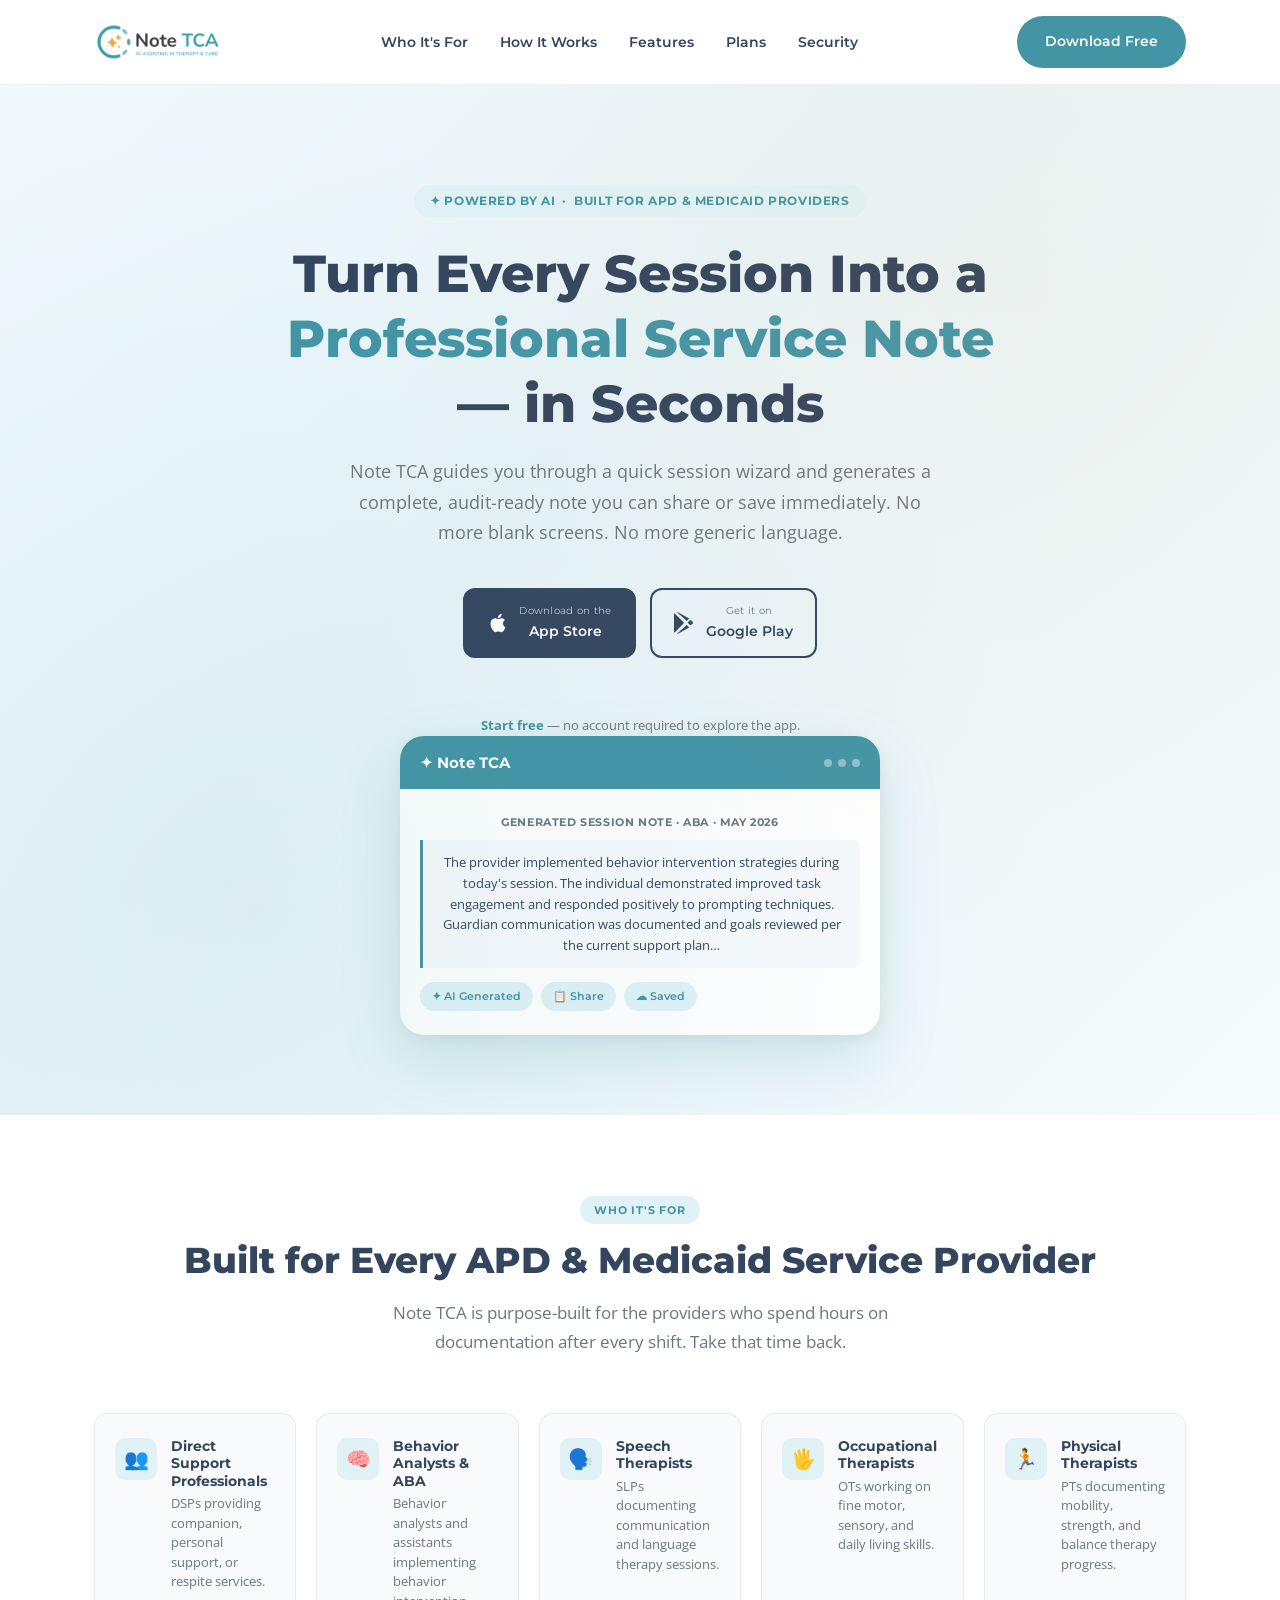
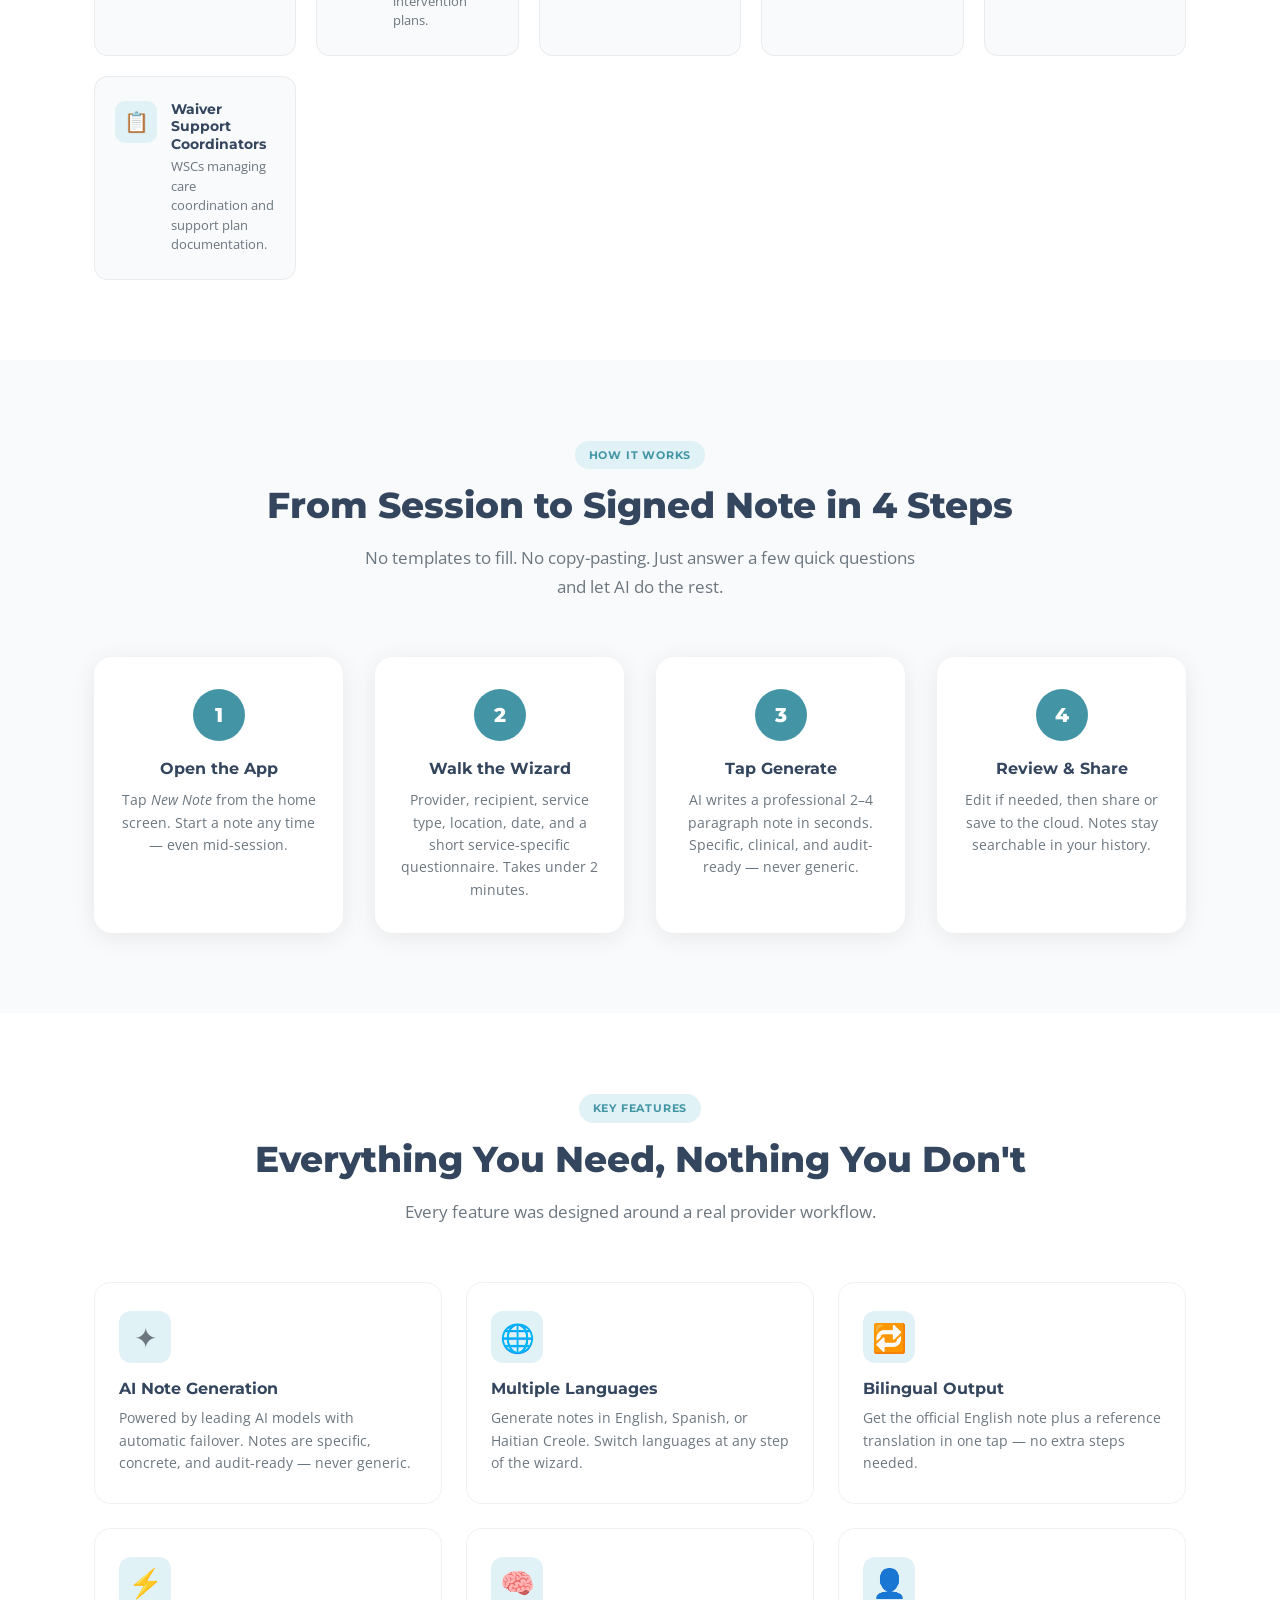
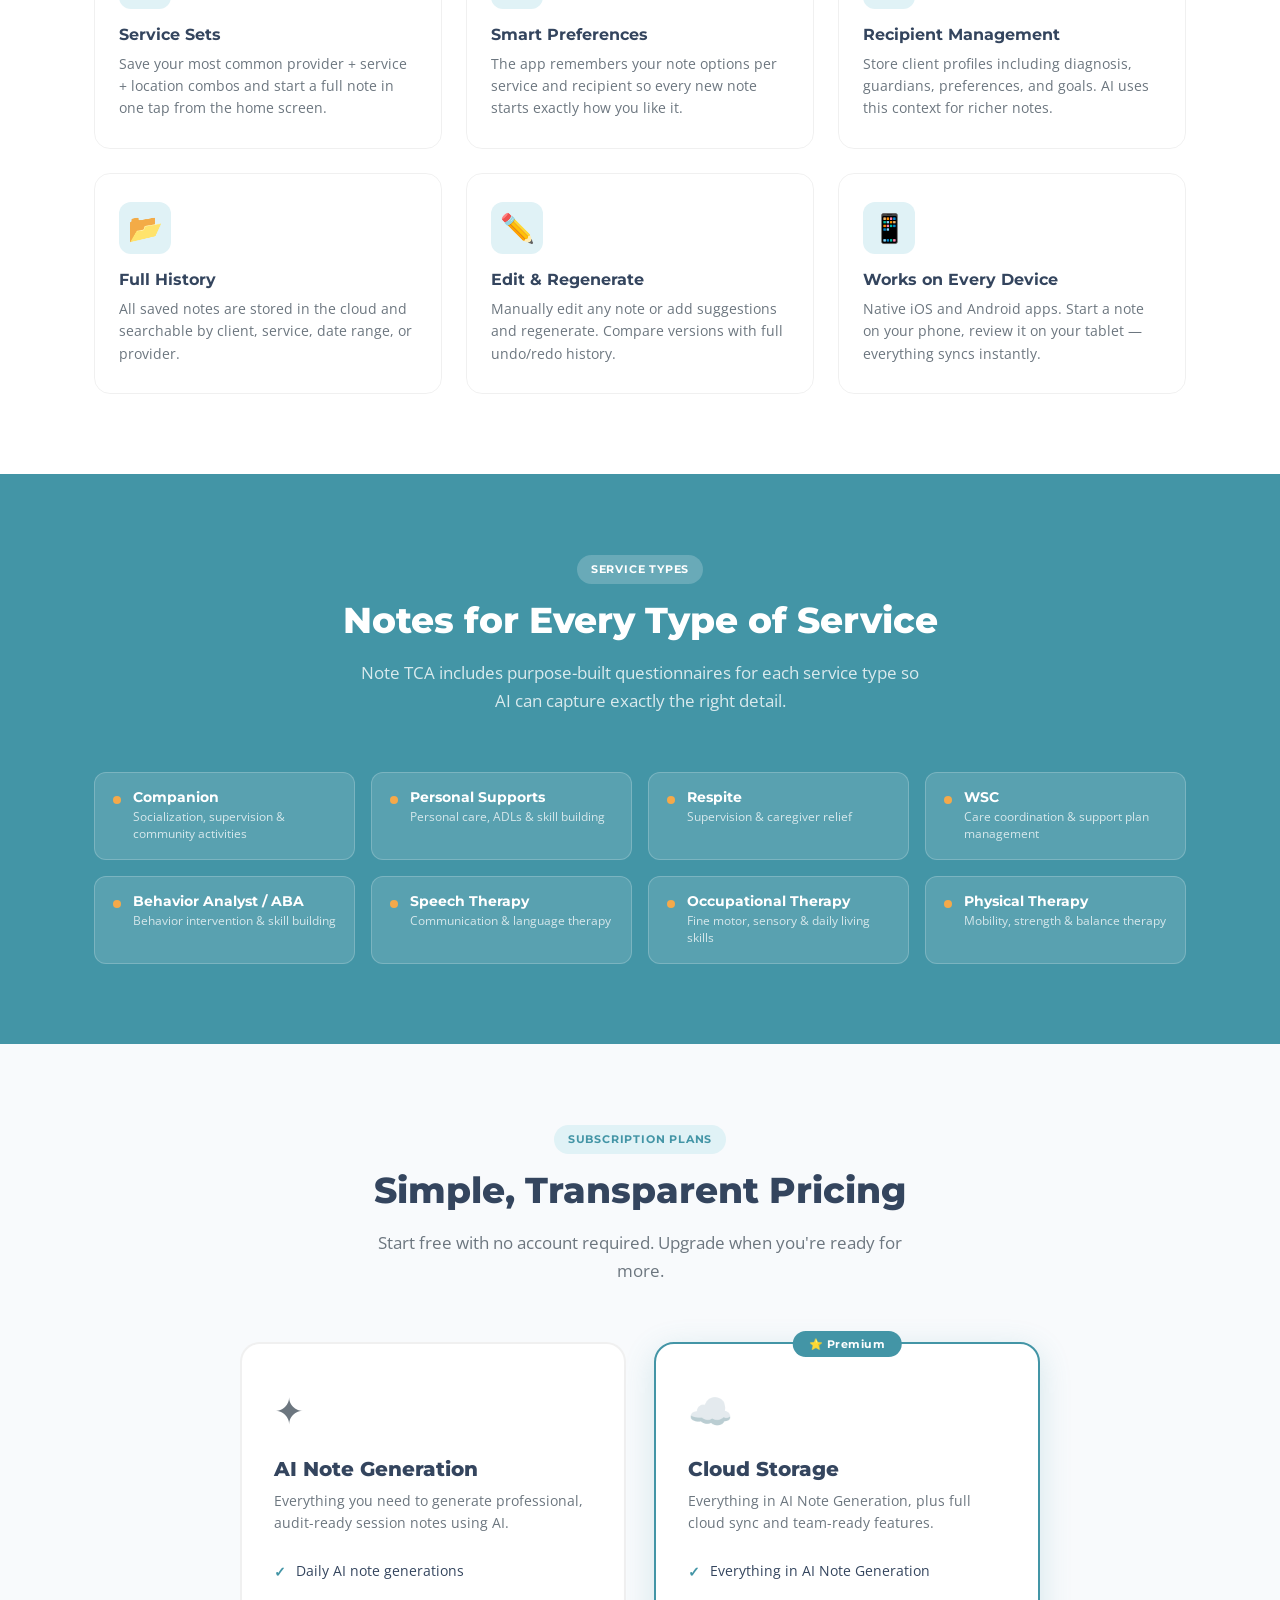
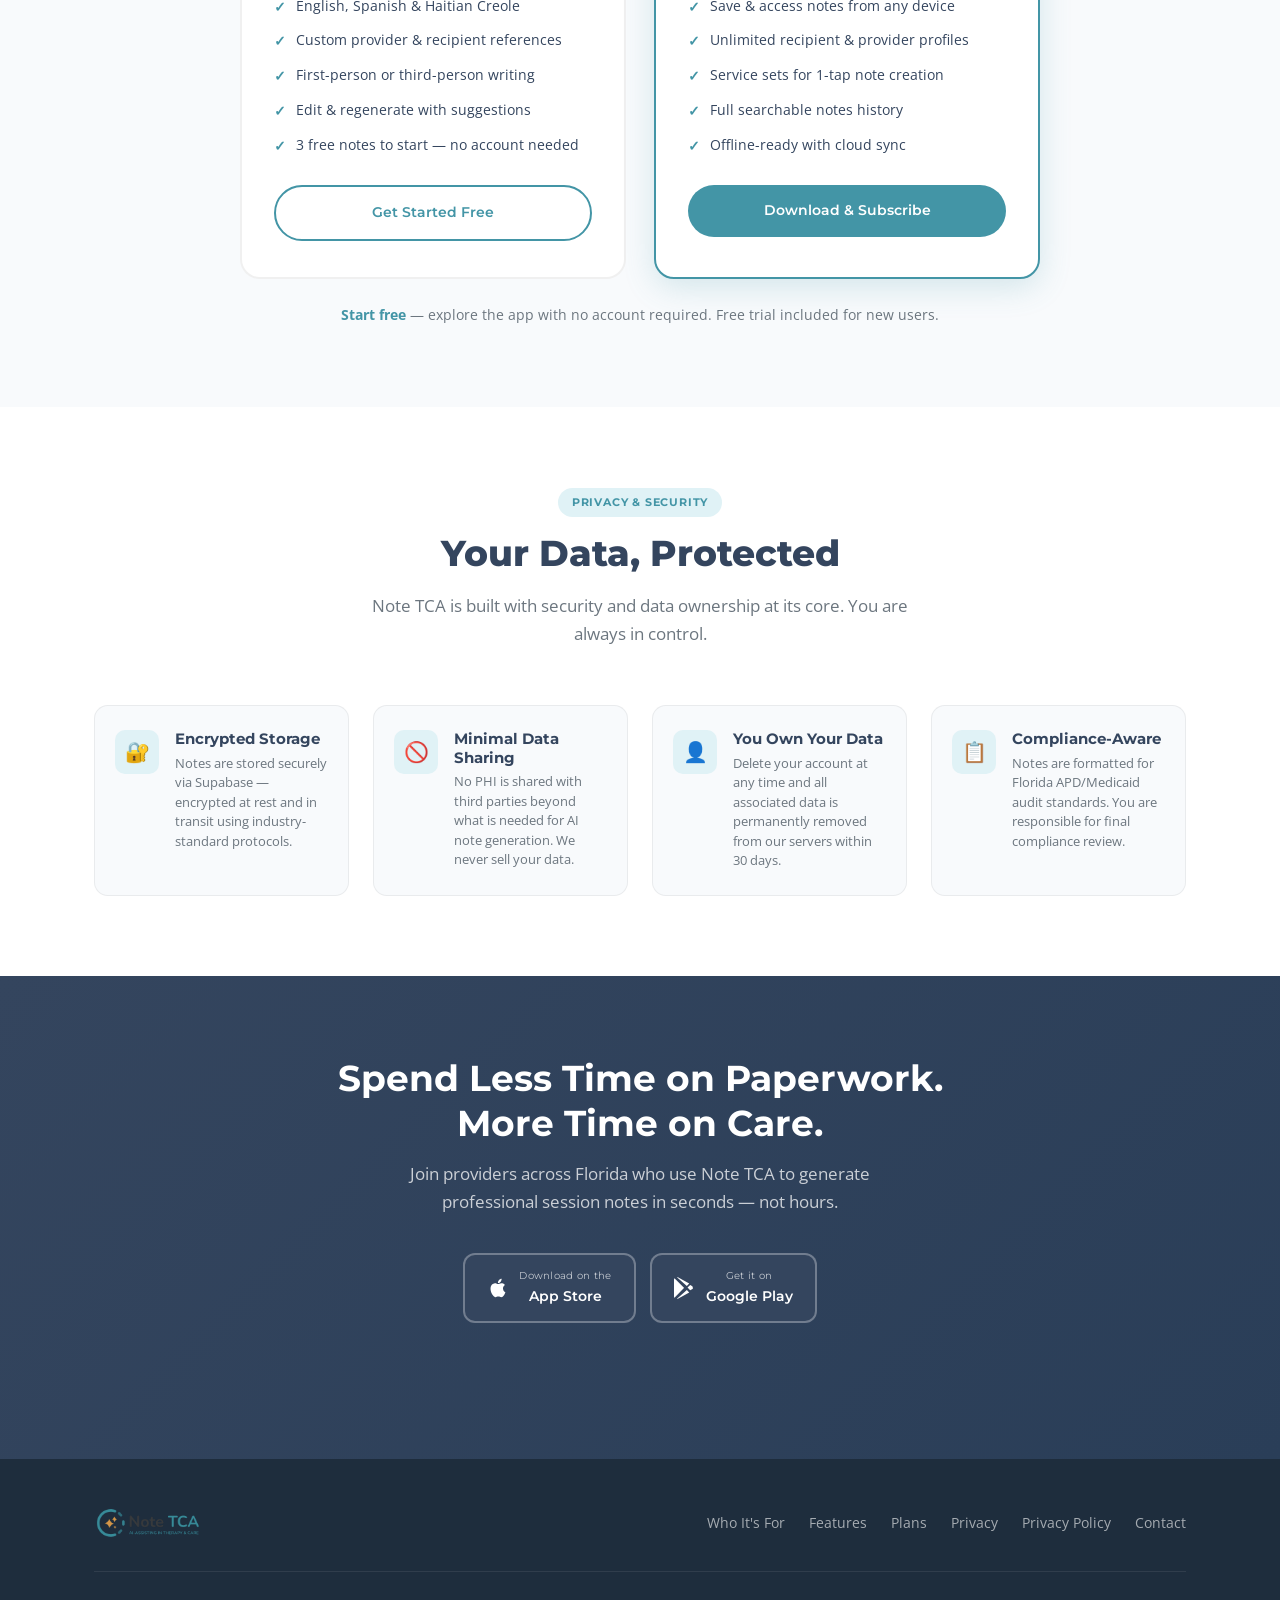
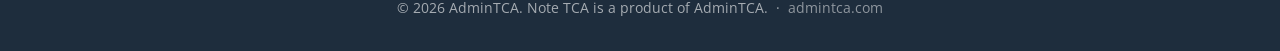
==== index.html @ 66b95e2c "First Commit Note TCA" ====
<!DOCTYPE html>
<html lang="en">
<head>
  <meta charset="UTF-8" />
  <meta name="viewport" content="width=device-width, initial-scale=1.0" />
  <title>Note TCA — AI-Powered Session Notes for Care &amp; Therapy Providers</title>
  <meta name="description" content="Turn every therapy and care session into a professional, audit-ready Medicaid service note in seconds. Powered by AI. Note TCA is built for DSPs, ABA, speech, OT, PT, WSC and more." />
  <meta property="og:title" content="Note TCA — AI Session Notes in Seconds" />
  <meta property="og:description" content="Generate professional, audit-ready service notes with AI. Built for APD & Medicaid providers." />
  <meta property="og:image" content="images/logo.png" />
  <meta name="theme-color" content="#4395a6" />
  <link rel="icon" type="image/png" href="images/icon.png" />
  <link rel="preconnect" href="https://fonts.googleapis.com" />
  <link rel="preconnect" href="https://fonts.gstatic.com" crossorigin />
  <link href="https://fonts.googleapis.com/css2?family=Montserrat:wght@400;600;700;800&family=Open+Sans:wght@400;500;600&display=swap" rel="stylesheet" />
  <link rel="stylesheet" href="style.css" />
</head>
<body>

<!-- ── Navigation ─────────────────────────────────────────────────────── -->
<nav class="nav" id="nav">
  <div class="container">
    <div class="nav-inner">
      <a href="#" class="nav-logo">
        <img src="images/logo.png" alt="Note TCA" />
      </a>

      <ul class="nav-links">
        <li><a href="#who">Who It's For</a></li>
        <li><a href="#how">How It Works</a></li>
        <li><a href="#features">Features</a></li>
        <li><a href="#pricing">Plans</a></li>
        <li><a href="#privacy">Security</a></li>
      </ul>

      <div class="nav-cta">
        <a href="#download" class="btn btn-primary">Download Free</a>
      </div>

      <button class="hamburger" id="hamburger" aria-label="Menu">
        <span></span><span></span><span></span>
      </button>
    </div>

    <div class="mobile-menu" id="mobileMenu">
      <a href="#who" onclick="closeMenu()">Who It's For</a>
      <a href="#how" onclick="closeMenu()">How It Works</a>
      <a href="#features" onclick="closeMenu()">Features</a>
      <a href="#pricing" onclick="closeMenu()">Plans</a>
      <a href="#privacy" onclick="closeMenu()">Security</a>
      <div class="mobile-btns">
        <a href="#download" class="btn btn-primary" onclick="closeMenu()">Download Free</a>
      </div>
    </div>
  </div>
</nav>

<!-- ── Hero ───────────────────────────────────────────────────────────── -->
<section class="hero" id="home">
  <div class="container">
    <div class="hero-badge">
      ✦ Powered by AI &nbsp;·&nbsp; Built for APD &amp; Medicaid Providers
    </div>

    <h1>Turn Every Session Into a<br /><span>Professional Service Note</span><br />— in Seconds</h1>

    <p class="hero-sub">
      Note TCA guides you through a quick session wizard and generates a complete,
      audit-ready note you can share or save immediately. No more blank screens. No more generic language.
    </p>

    <div class="hero-actions" id="download">
      <!-- iOS -->
      <a href="#" class="store-badge" id="ios-link" title="Download on the App Store">
        <svg viewBox="0 0 24 24" fill="currentColor" aria-hidden="true">
          <path d="M18.71 19.5c-.83 1.24-1.71 2.45-3.05 2.47-1.34.03-1.77-.79-3.29-.79-1.53 0-2 .77-3.27.82-1.31.05-2.3-1.32-3.14-2.53C4.25 17 2.94 12.45 4.7 9.39c.87-1.52 2.43-2.48 4.12-2.51 1.28-.02 2.5.87 3.29.87.78 0 2.26-1.07 3.8-.91.65.03 2.47.26 3.64 1.98-.09.06-2.17 1.28-2.15 3.81.03 3.02 2.65 4.03 2.68 4.04-.03.07-.42 1.44-1.38 2.83M13 3.5c.73-.83 1.94-1.46 2.94-1.5.13 1.17-.34 2.35-1.04 3.19-.69.85-1.83 1.51-2.95 1.42-.15-1.15.41-2.35 1.05-3.11z"/>
        </svg>
        <div class="store-badge-text">
          <small>Download on the</small>
          App Store
        </div>
      </a>

      <!-- Android -->
      <a href="#" class="store-badge outline" id="android-link" title="Get it on Google Play">
        <svg viewBox="0 0 24 24" fill="currentColor" aria-hidden="true">
          <path d="M3.18 23.76c.33.18.72.2 1.07.04l12.35-6.96-2.59-2.59-10.83 9.51zM.44 1.54A1.27 1.27 0 0 0 0 2.5v19c0 .4.16.77.44 1.06l.06.06L10.87 12v-.22L.5 1.48l-.06.06zM20.14 10.01l-2.5-1.41-2.89 2.89 2.89 2.89 2.52-1.42c.72-.4.72-1.55-.02-1.95zM4.25.24L16.6 7.2l-2.59 2.59L3.18.28C3.53.12 3.92.14 4.25.24z"/>
        </svg>
        <div class="store-badge-text">
          <small>Get it on</small>
          Google Play
        </div>
      </a>
    </div>

    <p class="hero-note"><strong>Start free</strong> — no account required to explore the app.</p>

    <!-- App mockup card -->
    <div class="hero-mockup">
      <div class="mockup-bar">
        <span class="mockup-bar-title">✦ Note TCA</span>
        <div class="mockup-dots">
          <span></span><span></span><span></span>
        </div>
      </div>
      <div class="mockup-body">
        <div class="mockup-label">Generated Session Note · ABA · May 2026</div>
        <div class="mockup-note">
          The provider implemented behavior intervention strategies during today's session.
          The individual demonstrated improved task engagement and responded positively to
          prompting techniques. Guardian communication was documented and goals reviewed per
          the current support plan…
        </div>
        <div class="mockup-actions">
          <span class="mockup-chip">✦ AI Generated</span>
          <span class="mockup-chip">📋 Share</span>
          <span class="mockup-chip">☁ Saved</span>
        </div>
      </div>
    </div>
  </div>
</section>

<!-- ── Who It's For ────────────────────────────────────────────────────── -->
<section class="who" id="who">
  <div class="container">
    <div class="text-center">
      <span class="section-tag">Who It's For</span>
      <h2 class="section-title">Built for Every APD &amp; Medicaid Service Provider</h2>
      <p class="section-sub">Note TCA is purpose-built for the providers who spend hours on documentation after every shift. Take that time back.</p>
    </div>

    <div class="who-grid">
      <div class="who-card">
        <div class="who-icon">👥</div>
        <div>
          <h3>Direct Support Professionals</h3>
          <p>DSPs providing companion, personal support, or respite services.</p>
        </div>
      </div>
      <div class="who-card">
        <div class="who-icon">🧠</div>
        <div>
          <h3>Behavior Analysts &amp; ABA</h3>
          <p>Behavior analysts and assistants implementing behavior intervention plans.</p>
        </div>
      </div>
      <div class="who-card">
        <div class="who-icon">🗣️</div>
        <div>
          <h3>Speech Therapists</h3>
          <p>SLPs documenting communication and language therapy sessions.</p>
        </div>
      </div>
      <div class="who-card">
        <div class="who-icon">🖐️</div>
        <div>
          <h3>Occupational Therapists</h3>
          <p>OTs working on fine motor, sensory, and daily living skills.</p>
        </div>
      </div>
      <div class="who-card">
        <div class="who-icon">🏃</div>
        <div>
          <h3>Physical Therapists</h3>
          <p>PTs documenting mobility, strength, and balance therapy progress.</p>
        </div>
      </div>
      <div class="who-card">
        <div class="who-icon">📋</div>
        <div>
          <h3>Waiver Support Coordinators</h3>
          <p>WSCs managing care coordination and support plan documentation.</p>
        </div>
      </div>
    </div>
  </div>
</section>

<!-- ── How It Works ────────────────────────────────────────────────────── -->
<section class="how" id="how">
  <div class="container">
    <div class="text-center">
      <span class="section-tag">How It Works</span>
      <h2 class="section-title">From Session to Signed Note in 4 Steps</h2>
      <p class="section-sub">No templates to fill. No copy-pasting. Just answer a few quick questions and let AI do the rest.</p>
    </div>

    <div class="steps">
      <div class="step">
        <div class="step-num">1</div>
        <h3>Open the App</h3>
        <p>Tap <em>New Note</em> from the home screen. Start a note any time — even mid-session.</p>
      </div>
      <div class="step">
        <div class="step-num">2</div>
        <h3>Walk the Wizard</h3>
        <p>Provider, recipient, service type, location, date, and a short service-specific questionnaire. Takes under 2 minutes.</p>
      </div>
      <div class="step">
        <div class="step-num">3</div>
        <h3>Tap Generate</h3>
        <p>AI writes a professional 2–4 paragraph note in seconds. Specific, clinical, and audit-ready — never generic.</p>
      </div>
      <div class="step">
        <div class="step-num">4</div>
        <h3>Review &amp; Share</h3>
        <p>Edit if needed, then share or save to the cloud. Notes stay searchable in your history.</p>
      </div>
    </div>
  </div>
</section>

<!-- ── Features ────────────────────────────────────────────────────────── -->
<section class="features" id="features">
  <div class="container">
    <div class="text-center">
      <span class="section-tag">Key Features</span>
      <h2 class="section-title">Everything You Need, Nothing You Don't</h2>
      <p class="section-sub">Every feature was designed around a real provider workflow.</p>
    </div>

    <div class="features-grid">
      <div class="feature-card">
        <div class="feature-icon">✦</div>
        <h3>AI Note Generation</h3>
        <p>Powered by leading AI models with automatic failover. Notes are specific, concrete, and audit-ready — never generic.</p>
      </div>
      <div class="feature-card">
        <div class="feature-icon">🌐</div>
        <h3>Multiple Languages</h3>
        <p>Generate notes in English, Spanish, or Haitian Creole. Switch languages at any step of the wizard.</p>
      </div>
      <div class="feature-card">
        <div class="feature-icon">🔁</div>
        <h3>Bilingual Output</h3>
        <p>Get the official English note plus a reference translation in one tap — no extra steps needed.</p>
      </div>
      <div class="feature-card">
        <div class="feature-icon">⚡</div>
        <h3>Service Sets</h3>
        <p>Save your most common provider + service + location combos and start a full note in one tap from the home screen.</p>
      </div>
      <div class="feature-card">
        <div class="feature-icon">🧠</div>
        <h3>Smart Preferences</h3>
        <p>The app remembers your note options per service and recipient so every new note starts exactly how you like it.</p>
      </div>
      <div class="feature-card">
        <div class="feature-icon">👤</div>
        <h3>Recipient Management</h3>
        <p>Store client profiles including diagnosis, guardians, preferences, and goals. AI uses this context for richer notes.</p>
      </div>
      <div class="feature-card">
        <div class="feature-icon">📂</div>
        <h3>Full History</h3>
        <p>All saved notes are stored in the cloud and searchable by client, service, date range, or provider.</p>
      </div>
      <div class="feature-card">
        <div class="feature-icon">✏️</div>
        <h3>Edit &amp; Regenerate</h3>
        <p>Manually edit any note or add suggestions and regenerate. Compare versions with full undo/redo history.</p>
      </div>
      <div class="feature-card">
        <div class="feature-icon">📱</div>
        <h3>Works on Every Device</h3>
        <p>Native iOS and Android apps. Start a note on your phone, review it on your tablet — everything syncs instantly.</p>
      </div>
    </div>
  </div>
</section>

<!-- ── Services ────────────────────────────────────────────────────────── -->
<section class="services" id="services">
  <div class="container">
    <div class="text-center">
      <span class="section-tag">Service Types</span>
      <h2 class="section-title">Notes for Every Type of Service</h2>
      <p class="section-sub">Note TCA includes purpose-built questionnaires for each service type so AI can capture exactly the right detail.</p>
    </div>

    <div class="services-grid">
      <div class="service-pill">
        <div class="service-pill-dot"></div>
        <div>
          <h4>Companion</h4>
          <p>Socialization, supervision &amp; community activities</p>
        </div>
      </div>
      <div class="service-pill">
        <div class="service-pill-dot"></div>
        <div>
          <h4>Personal Supports</h4>
          <p>Personal care, ADLs &amp; skill building</p>
        </div>
      </div>
      <div class="service-pill">
        <div class="service-pill-dot"></div>
        <div>
          <h4>Respite</h4>
          <p>Supervision &amp; caregiver relief</p>
        </div>
      </div>
      <div class="service-pill">
        <div class="service-pill-dot"></div>
        <div>
          <h4>WSC</h4>
          <p>Care coordination &amp; support plan management</p>
        </div>
      </div>
      <div class="service-pill">
        <div class="service-pill-dot"></div>
        <div>
          <h4>Behavior Analyst / ABA</h4>
          <p>Behavior intervention &amp; skill building</p>
        </div>
      </div>
      <div class="service-pill">
        <div class="service-pill-dot"></div>
        <div>
          <h4>Speech Therapy</h4>
          <p>Communication &amp; language therapy</p>
        </div>
      </div>
      <div class="service-pill">
        <div class="service-pill-dot"></div>
        <div>
          <h4>Occupational Therapy</h4>
          <p>Fine motor, sensory &amp; daily living skills</p>
        </div>
      </div>
      <div class="service-pill">
        <div class="service-pill-dot"></div>
        <div>
          <h4>Physical Therapy</h4>
          <p>Mobility, strength &amp; balance therapy</p>
        </div>
      </div>
    </div>
  </div>
</section>

<!-- ── Pricing ─────────────────────────────────────────────────────────── -->
<section class="pricing" id="pricing">
  <div class="container">
    <div class="text-center">
      <span class="section-tag">Subscription Plans</span>
      <h2 class="section-title">Simple, Transparent Pricing</h2>
      <p class="section-sub">Start free with no account required. Upgrade when you're ready for more.</p>
    </div>

    <div class="pricing-grid">
      <!-- Basic -->
      <div class="pricing-card">
        <div class="pricing-icon">✦</div>
        <h3>AI Note Generation</h3>
        <p class="pricing-desc">Everything you need to generate professional, audit-ready session notes using AI.</p>
        <ul class="pricing-features">
          <li>Daily AI note generations</li>
          <li>English, Spanish &amp; Haitian Creole</li>
          <li>Custom provider &amp; recipient references</li>
          <li>First-person or third-person writing</li>
          <li>Edit &amp; regenerate with suggestions</li>
          <li>3 free notes to start — no account needed</li>
        </ul>
        <a href="#download" class="btn btn-outline">Get Started Free</a>
      </div>

      <!-- Premium -->
      <div class="pricing-card featured">
        <div class="pricing-badge">⭐ Premium</div>
        <div class="pricing-icon">☁️</div>
        <h3>Cloud Storage</h3>
        <p class="pricing-desc">Everything in AI Note Generation, plus full cloud sync and team-ready features.</p>
        <ul class="pricing-features">
          <li>Everything in AI Note Generation</li>
          <li>Save &amp; access notes from any device</li>
          <li>Unlimited recipient &amp; provider profiles</li>
          <li>Service sets for 1-tap note creation</li>
          <li>Full searchable notes history</li>
          <li>Offline-ready with cloud sync</li>
        </ul>
        <a href="#download" class="btn btn-primary">Download &amp; Subscribe</a>
      </div>
    </div>

    <p class="free-tag"><strong>Start free</strong> — explore the app with no account required. Free trial included for new users.</p>
  </div>
</section>

<!-- ── Privacy & Security ──────────────────────────────────────────────── -->
<section class="privacy" id="privacy">
  <div class="container">
    <div class="text-center">
      <span class="section-tag">Privacy &amp; Security</span>
      <h2 class="section-title">Your Data, Protected</h2>
      <p class="section-sub">Note TCA is built with security and data ownership at its core. You are always in control.</p>
    </div>

    <div class="privacy-grid">
      <div class="privacy-card">
        <div class="privacy-icon">🔐</div>
        <div>
          <h4>Encrypted Storage</h4>
          <p>Notes are stored securely via Supabase — encrypted at rest and in transit using industry-standard protocols.</p>
        </div>
      </div>
      <div class="privacy-card">
        <div class="privacy-icon">🚫</div>
        <div>
          <h4>Minimal Data Sharing</h4>
          <p>No PHI is shared with third parties beyond what is needed for AI note generation. We never sell your data.</p>
        </div>
      </div>
      <div class="privacy-card">
        <div class="privacy-icon">👤</div>
        <div>
          <h4>You Own Your Data</h4>
          <p>Delete your account at any time and all associated data is permanently removed from our servers within 30 days.</p>
        </div>
      </div>
      <div class="privacy-card">
        <div class="privacy-icon">📋</div>
        <div>
          <h4>Compliance-Aware</h4>
          <p>Notes are formatted for Florida APD/Medicaid audit standards. You are responsible for final compliance review.</p>
        </div>
      </div>
    </div>
  </div>
</section>

<!-- ── CTA Banner ──────────────────────────────────────────────────────── -->
<section class="cta-banner">
  <div class="container">
    <h2>Spend Less Time on Paperwork.<br />More Time on Care.</h2>
    <p>Join providers across Florida who use Note TCA to generate professional session notes in seconds — not hours.</p>
    <div class="hero-actions" style="justify-content:center">
      <a href="#" class="store-badge" id="ios-link-bottom">
        <svg viewBox="0 0 24 24" fill="currentColor" width="22" height="22" aria-hidden="true">
          <path d="M18.71 19.5c-.83 1.24-1.71 2.45-3.05 2.47-1.34.03-1.77-.79-3.29-.79-1.53 0-2 .77-3.27.82-1.31.05-2.3-1.32-3.14-2.53C4.25 17 2.94 12.45 4.7 9.39c.87-1.52 2.43-2.48 4.12-2.51 1.28-.02 2.5.87 3.29.87.78 0 2.26-1.07 3.8-.91.65.03 2.47.26 3.64 1.98-.09.06-2.17 1.28-2.15 3.81.03 3.02 2.65 4.03 2.68 4.04-.03.07-.42 1.44-1.38 2.83M13 3.5c.73-.83 1.94-1.46 2.94-1.5.13 1.17-.34 2.35-1.04 3.19-.69.85-1.83 1.51-2.95 1.42-.15-1.15.41-2.35 1.05-3.11z"/>
        </svg>
        <div class="store-badge-text">
          <small>Download on the</small>
          App Store
        </div>
      </a>
      <a href="#" class="store-badge" id="android-link-bottom">
        <svg viewBox="0 0 24 24" fill="currentColor" width="22" height="22" aria-hidden="true">
          <path d="M3.18 23.76c.33.18.72.2 1.07.04l12.35-6.96-2.59-2.59-10.83 9.51zM.44 1.54A1.27 1.27 0 0 0 0 2.5v19c0 .4.16.77.44 1.06l.06.06L10.87 12v-.22L.5 1.48l-.06.06zM20.14 10.01l-2.5-1.41-2.89 2.89 2.89 2.89 2.52-1.42c.72-.4.72-1.55-.02-1.95zM4.25.24L16.6 7.2l-2.59 2.59L3.18.28C3.53.12 3.92.14 4.25.24z"/>
        </svg>
        <div class="store-badge-text">
          <small>Get it on</small>
          Google Play
        </div>
      </a>
    </div>
  </div>
</section>

<!-- ── Footer ──────────────────────────────────────────────────────────── -->
<footer class="footer">
  <div class="container">
    <div class="footer-inner">
      <div class="footer-logo">
        <img src="images/logo.png" alt="Note TCA" />
      </div>
      <nav class="footer-links">
        <a href="#who">Who It's For</a>
        <a href="#features">Features</a>
        <a href="#pricing">Plans</a>
        <a href="#privacy">Privacy</a>
        <a href="https://admintca.com/privacy-policy" target="_blank" rel="noopener">Privacy Policy</a>
        <a href="mailto:support@admintca.com">Contact</a>
      </nav>
    </div>
    <div class="footer-bottom">
      <p>© 2026 AdminTCA. Note TCA is a product of AdminTCA. &nbsp;·&nbsp; <a href="https://admintca.com" target="_blank" rel="noopener" style="color:rgba(255,255,255,.5)">admintca.com</a></p>
    </div>
  </div>
</footer>

<script src="script.js"></script>
</body>
</html>
---- style.css ----
/* ── Reset & base ────────────────────────────────────────────────────── */
*, *::before, *::after { box-sizing: border-box; margin: 0; padding: 0; }

:root {
  --teal:    #4395a6;
  --teal-dk: #2d7d8e;
  --teal-lt: #e0f2f6;
  --navy:    #34455e;
  --orange:  #f5a94a;
  --green:   #61ce70;
  --gray:    #6c767f;
  --gray-lt: #f8fafc;
  --white:   #ffffff;
  --radius:  10px;
  --shadow:  0 4px 24px rgba(0,0,0,.08);
}

html { scroll-behavior: smooth; }

body {
  font-family: 'Open Sans', sans-serif;
  color: var(--gray);
  background: var(--white);
  line-height: 1.7;
  font-size: 16px;
}

h1, h2, h3, h4, h5 {
  font-family: 'Montserrat', sans-serif;
  color: var(--navy);
  line-height: 1.25;
}

a { color: var(--teal); text-decoration: none; }
a:hover { color: var(--teal-dk); }

img { max-width: 100%; display: block; }

.container {
  max-width: 1140px;
  margin: 0 auto;
  padding: 0 24px;
}

/* ── Buttons ─────────────────────────────────────────────────────────── */
.btn {
  display: inline-flex;
  align-items: center;
  gap: 8px;
  font-family: 'Montserrat', sans-serif;
  font-weight: 600;
  font-size: 14px;
  padding: 14px 28px;
  border-radius: 100px;
  border: none;
  cursor: pointer;
  transition: transform .15s, box-shadow .15s, background .15s;
  white-space: nowrap;
}
.btn:hover { transform: translateY(-2px); box-shadow: 0 8px 20px rgba(0,0,0,.15); }
.btn-primary { background: var(--teal); color: var(--white); }
.btn-primary:hover { background: var(--teal-dk); color: var(--white); }
.btn-outline { background: transparent; color: var(--teal); border: 2px solid var(--teal); }
.btn-outline:hover { background: var(--teal-lt); }
.btn-dark { background: var(--navy); color: var(--white); }
.btn-dark:hover { background: #2a3549; color: var(--white); }

/* ── Navigation ──────────────────────────────────────────────────────── */
.nav {
  position: sticky;
  top: 0;
  z-index: 100;
  background: rgba(255,255,255,.95);
  backdrop-filter: blur(8px);
  border-bottom: 1px solid rgba(0,0,0,.06);
  padding: 16px 0;
}
.nav-inner {
  display: flex;
  align-items: center;
  justify-content: space-between;
}
.nav-logo { display: flex; align-items: center; gap: 10px; }
.nav-logo img { height: 38px; width: auto; }
.nav-links {
  display: flex;
  align-items: center;
  gap: 32px;
  list-style: none;
}
.nav-links a {
  font-family: 'Montserrat', sans-serif;
  font-weight: 600;
  font-size: 14px;
  color: var(--navy);
  transition: color .15s;
}
.nav-links a:hover { color: var(--teal); }
.nav-cta { display: flex; align-items: center; gap: 10px; }
.hamburger { display: none; flex-direction: column; gap: 5px; cursor: pointer; background: none; border: none; padding: 4px; }
.hamburger span { display: block; width: 22px; height: 2px; background: var(--navy); border-radius: 2px; transition: .3s; }
.mobile-menu {
  display: none;
  flex-direction: column;
  gap: 0;
  padding: 8px 0 16px;
  border-top: 1px solid rgba(0,0,0,.06);
}
.mobile-menu a {
  font-family: 'Montserrat', sans-serif;
  font-weight: 600;
  font-size: 15px;
  color: var(--navy);
  padding: 12px 24px;
  display: block;
}
.mobile-menu a:hover { color: var(--teal); background: var(--teal-lt); }
.mobile-menu .mobile-btns { display: flex; flex-direction: column; gap: 8px; padding: 12px 24px 0; }

/* ── Hero ────────────────────────────────────────────────────────────── */
.hero {
  background: linear-gradient(135deg, #f0f9fb 0%, #e8f4f8 40%, #f5fbfc 100%);
  padding: 100px 0 80px;
  text-align: center;
  position: relative;
  overflow: hidden;
}
.hero::before {
  content: '';
  position: absolute;
  inset: 0;
  background: radial-gradient(circle at 20% 80%, rgba(67,149,166,.08) 0%, transparent 60%),
              radial-gradient(circle at 80% 20%, rgba(245,169,74,.06) 0%, transparent 50%);
  pointer-events: none;
}
.hero-badge {
  display: inline-flex;
  align-items: center;
  gap: 6px;
  background: var(--teal-lt);
  color: var(--teal);
  font-family: 'Montserrat', sans-serif;
  font-weight: 700;
  font-size: 12px;
  letter-spacing: .6px;
  text-transform: uppercase;
  padding: 6px 16px;
  border-radius: 100px;
  margin-bottom: 24px;
}
.hero h1 {
  font-size: clamp(2rem, 5vw, 3.25rem);
  font-weight: 800;
  color: var(--navy);
  max-width: 800px;
  margin: 0 auto 20px;
}
.hero h1 span { color: var(--teal); }
.hero-sub {
  font-size: 1.125rem;
  color: var(--gray);
  max-width: 600px;
  margin: 0 auto 40px;
}
.hero-actions {
  display: flex;
  justify-content: center;
  align-items: center;
  gap: 14px;
  flex-wrap: wrap;
  margin-bottom: 56px;
}
.store-badge {
  display: inline-flex;
  align-items: center;
  gap: 10px;
  background: var(--navy);
  color: var(--white);
  font-family: 'Montserrat', sans-serif;
  font-weight: 600;
  font-size: 14px;
  padding: 12px 22px;
  border-radius: 12px;
  border: 2px solid var(--navy);
  transition: .15s;
  text-decoration: none;
}
.store-badge:hover { background: #2a3549; color: var(--white); transform: translateY(-2px); box-shadow: var(--shadow); }
.store-badge.outline { background: transparent; color: var(--navy); }
.store-badge.outline:hover { background: var(--navy); color: var(--white); }
.store-badge svg { width: 22px; height: 22px; flex-shrink: 0; }
.store-badge-text small { display: block; font-weight: 400; font-size: 10px; opacity: .7; letter-spacing: .3px; margin-bottom: 1px; }
.hero-note {
  font-size: 13px;
  color: var(--gray);
}
.hero-note strong { color: var(--teal); }
.hero-mockup {
  max-width: 480px;
  margin: 0 auto;
  background: var(--white);
  border-radius: 24px;
  box-shadow: 0 24px 60px rgba(67,149,166,.18), 0 4px 16px rgba(0,0,0,.06);
  overflow: hidden;
}
.mockup-bar {
  background: var(--teal);
  padding: 14px 20px;
  display: flex;
  align-items: center;
  justify-content: space-between;
}
.mockup-bar-title { color: white; font-family: 'Montserrat', sans-serif; font-weight: 700; font-size: 15px; }
.mockup-dots { display: flex; gap: 6px; }
.mockup-dots span { width: 8px; height: 8px; border-radius: 50%; background: rgba(255,255,255,.4); }
.mockup-body { padding: 24px 20px; }
.mockup-label { font-family: 'Montserrat', sans-serif; font-weight: 700; font-size: 11px; text-transform: uppercase; letter-spacing: .6px; color: var(--gray); margin-bottom: 8px; }
.mockup-note {
  background: var(--gray-lt);
  border-left: 3px solid var(--teal);
  border-radius: 0 8px 8px 0;
  padding: 12px 14px;
  font-size: 13px;
  color: var(--navy);
  line-height: 1.6;
  margin-bottom: 14px;
}
.mockup-actions { display: flex; gap: 8px; flex-wrap: wrap; }
.mockup-chip {
  background: var(--teal-lt);
  color: var(--teal);
  font-family: 'Montserrat', sans-serif;
  font-weight: 600;
  font-size: 11px;
  padding: 5px 12px;
  border-radius: 100px;
}

/* ── Section commons ─────────────────────────────────────────────────── */
section { padding: 80px 0; }
.section-tag {
  display: inline-block;
  font-family: 'Montserrat', sans-serif;
  font-weight: 700;
  font-size: 11px;
  letter-spacing: .8px;
  text-transform: uppercase;
  color: var(--teal);
  background: var(--teal-lt);
  padding: 5px 14px;
  border-radius: 100px;
  margin-bottom: 14px;
}
.section-title {
  font-size: clamp(1.6rem, 3.5vw, 2.25rem);
  font-weight: 800;
  color: var(--navy);
  margin-bottom: 16px;
}
.section-sub {
  font-size: 1.05rem;
  color: var(--gray);
  max-width: 560px;
  margin-bottom: 56px;
}
.text-center { text-align: center; }
.text-center .section-sub { margin-left: auto; margin-right: auto; }

/* ── Who It's For ────────────────────────────────────────────────────── */
.who { background: var(--white); }
.who-grid {
  display: grid;
  grid-template-columns: repeat(auto-fit, minmax(200px, 1fr));
  gap: 20px;
}
.who-card {
  background: var(--gray-lt);
  border: 1px solid rgba(0,0,0,.06);
  border-radius: 14px;
  padding: 24px 20px;
  display: flex;
  align-items: flex-start;
  gap: 14px;
  transition: .2s;
}
.who-card:hover { box-shadow: var(--shadow); transform: translateY(-2px); border-color: rgba(67,149,166,.2); }
.who-icon {
  width: 42px; height: 42px;
  border-radius: 10px;
  background: var(--teal-lt);
  display: flex;
  align-items: center;
  justify-content: center;
  flex-shrink: 0;
  font-size: 20px;
}
.who-card h3 { font-size: 14px; font-weight: 700; color: var(--navy); margin-bottom: 4px; }
.who-card p { font-size: 13px; color: var(--gray); line-height: 1.5; }

/* ── How it works ────────────────────────────────────────────────────── */
.how { background: var(--gray-lt); }
.steps {
  display: grid;
  grid-template-columns: repeat(auto-fit, minmax(220px, 1fr));
  gap: 32px;
  position: relative;
}
.step {
  text-align: center;
  padding: 32px 24px;
  background: var(--white);
  border-radius: 18px;
  box-shadow: var(--shadow);
  position: relative;
}
.step-num {
  width: 52px; height: 52px;
  background: var(--teal);
  color: var(--white);
  font-family: 'Montserrat', sans-serif;
  font-weight: 800;
  font-size: 20px;
  border-radius: 50%;
  display: flex;
  align-items: center;
  justify-content: center;
  margin: 0 auto 18px;
}
.step h3 { font-size: 16px; font-weight: 700; margin-bottom: 10px; }
.step p { font-size: 14px; color: var(--gray); line-height: 1.6; }

/* ── Features ────────────────────────────────────────────────────────── */
.features { background: var(--white); }
.features-grid {
  display: grid;
  grid-template-columns: repeat(auto-fit, minmax(300px, 1fr));
  gap: 24px;
}
.feature-card {
  border: 1px solid rgba(0,0,0,.06);
  border-radius: 16px;
  padding: 28px 24px;
  transition: .2s;
}
.feature-card:hover { box-shadow: var(--shadow); border-color: rgba(67,149,166,.2); transform: translateY(-2px); }
.feature-icon {
  font-size: 28px;
  width: 52px; height: 52px;
  border-radius: 12px;
  background: var(--teal-lt);
  display: flex;
  align-items: center;
  justify-content: center;
  margin-bottom: 16px;
}
.feature-card h3 { font-size: 16px; font-weight: 700; color: var(--navy); margin-bottom: 8px; }
.feature-card p { font-size: 14px; color: var(--gray); line-height: 1.6; }

/* ── Services ────────────────────────────────────────────────────────── */
.services { background: var(--teal); }
.services .section-tag { background: rgba(255,255,255,.2); color: white; }
.services .section-title { color: white; }
.services .section-sub { color: rgba(255,255,255,.8); }
.services-grid {
  display: grid;
  grid-template-columns: repeat(auto-fit, minmax(220px, 1fr));
  gap: 16px;
}
.service-pill {
  background: rgba(255,255,255,.12);
  border: 1px solid rgba(255,255,255,.2);
  border-radius: 12px;
  padding: 16px 18px;
  display: flex;
  align-items: flex-start;
  gap: 12px;
  transition: .2s;
}
.service-pill:hover { background: rgba(255,255,255,.22); transform: translateY(-2px); }
.service-pill-dot {
  width: 8px; height: 8px;
  border-radius: 50%;
  background: var(--orange);
  flex-shrink: 0;
  margin-top: 7px;
}
.service-pill h4 { font-size: 14px; font-weight: 700; color: white; margin-bottom: 3px; }
.service-pill p { font-size: 12px; color: rgba(255,255,255,.75); line-height: 1.4; }

/* ── Pricing ─────────────────────────────────────────────────────────── */
.pricing { background: var(--gray-lt); }
.pricing-grid {
  display: grid;
  grid-template-columns: repeat(auto-fit, minmax(300px, 1fr));
  gap: 28px;
  max-width: 800px;
  margin: 0 auto;
}
.pricing-card {
  background: var(--white);
  border-radius: 20px;
  padding: 36px 32px;
  border: 2px solid rgba(0,0,0,.06);
  position: relative;
  transition: .2s;
}
.pricing-card:hover { box-shadow: 0 12px 40px rgba(67,149,166,.15); border-color: var(--teal); }
.pricing-card.featured {
  border-color: var(--teal);
  box-shadow: 0 8px 32px rgba(67,149,166,.2);
}
.pricing-badge {
  position: absolute;
  top: -13px;
  left: 50%;
  transform: translateX(-50%);
  background: var(--teal);
  color: white;
  font-family: 'Montserrat', sans-serif;
  font-weight: 700;
  font-size: 11px;
  letter-spacing: .5px;
  padding: 4px 16px;
  border-radius: 100px;
  white-space: nowrap;
}
.pricing-icon { font-size: 36px; margin-bottom: 16px; }
.pricing-card h3 { font-size: 20px; font-weight: 800; color: var(--navy); margin-bottom: 8px; }
.pricing-desc { font-size: 14px; color: var(--gray); margin-bottom: 24px; line-height: 1.6; }
.pricing-features { list-style: none; display: flex; flex-direction: column; gap: 10px; margin-bottom: 28px; }
.pricing-features li {
  display: flex;
  align-items: flex-start;
  gap: 10px;
  font-size: 14px;
  color: var(--navy);
}
.pricing-features li::before {
  content: '✓';
  color: var(--teal);
  font-weight: 700;
  flex-shrink: 0;
  margin-top: 1px;
}
.pricing-card .btn { width: 100%; justify-content: center; }
.free-tag {
  text-align: center;
  margin-top: 24px;
  font-size: 14px;
  color: var(--gray);
}
.free-tag strong { color: var(--teal); }

/* ── Privacy ─────────────────────────────────────────────────────────── */
.privacy { background: var(--white); }
.privacy-grid {
  display: grid;
  grid-template-columns: repeat(auto-fit, minmax(240px, 1fr));
  gap: 24px;
}
.privacy-card {
  display: flex;
  align-items: flex-start;
  gap: 16px;
  padding: 24px 20px;
  border: 1px solid rgba(0,0,0,.06);
  border-radius: 14px;
  background: var(--gray-lt);
}
.privacy-icon {
  width: 44px; height: 44px;
  border-radius: 10px;
  background: var(--teal-lt);
  display: flex;
  align-items: center;
  justify-content: center;
  font-size: 20px;
  flex-shrink: 0;
}
.privacy-card h4 { font-size: 15px; font-weight: 700; color: var(--navy); margin-bottom: 5px; }
.privacy-card p { font-size: 13px; color: var(--gray); line-height: 1.5; }

/* ── CTA Banner ──────────────────────────────────────────────────────── */
.cta-banner {
  background: linear-gradient(135deg, var(--navy) 0%, #2a3e58 100%);
  padding: 80px 0;
  text-align: center;
}
.cta-banner h2 { color: white; font-size: clamp(1.6rem, 3.5vw, 2.25rem); margin-bottom: 14px; }
.cta-banner p { color: rgba(255,255,255,.75); max-width: 500px; margin: 0 auto 36px; font-size: 1.05rem; }
.cta-banner .store-badge { border-color: rgba(255,255,255,.3); }

/* ── Footer ──────────────────────────────────────────────────────────── */
.footer {
  background: #1e2d3d;
  padding: 48px 0 32px;
  color: rgba(255,255,255,.6);
  font-size: 14px;
}
.footer-inner {
  display: flex;
  align-items: center;
  justify-content: space-between;
  flex-wrap: wrap;
  gap: 24px;
  margin-bottom: 32px;
}
.footer-logo img { height: 32px; width: auto; opacity: .85; }
.footer-links { display: flex; gap: 24px; flex-wrap: wrap; }
.footer-links a { color: rgba(255,255,255,.6); font-size: 14px; transition: color .15s; }
.footer-links a:hover { color: white; }
.footer-bottom {
  border-top: 1px solid rgba(255,255,255,.08);
  padding-top: 24px;
  text-align: center;
}

/* ── Responsive ──────────────────────────────────────────────────────── */
@media (max-width: 768px) {
  .nav-links, .nav-cta { display: none; }
  .hamburger { display: flex; }
  .mobile-menu.open { display: flex; }

  .hero { padding: 64px 0 56px; }
  .hero-actions { gap: 10px; }
  .store-badge { font-size: 13px; padding: 10px 18px; }

  section { padding: 60px 0; }

  .who-grid { grid-template-columns: 1fr 1fr; }
  .steps { grid-template-columns: 1fr; }
  .features-grid { grid-template-columns: 1fr; }
  .services-grid { grid-template-columns: 1fr 1fr; }
  .pricing-grid { grid-template-columns: 1fr; }
  .privacy-grid { grid-template-columns: 1fr; }

  .footer-inner { flex-direction: column; align-items: flex-start; gap: 16px; }
}

@media (max-width: 480px) {
  .who-grid { grid-template-columns: 1fr; }
  .services-grid { grid-template-columns: 1fr; }
  .hero h1 { font-size: 1.75rem; }
  .hero-actions { flex-direction: column; align-items: center; }
  .store-badge { width: 100%; max-width: 260px; justify-content: center; }
}
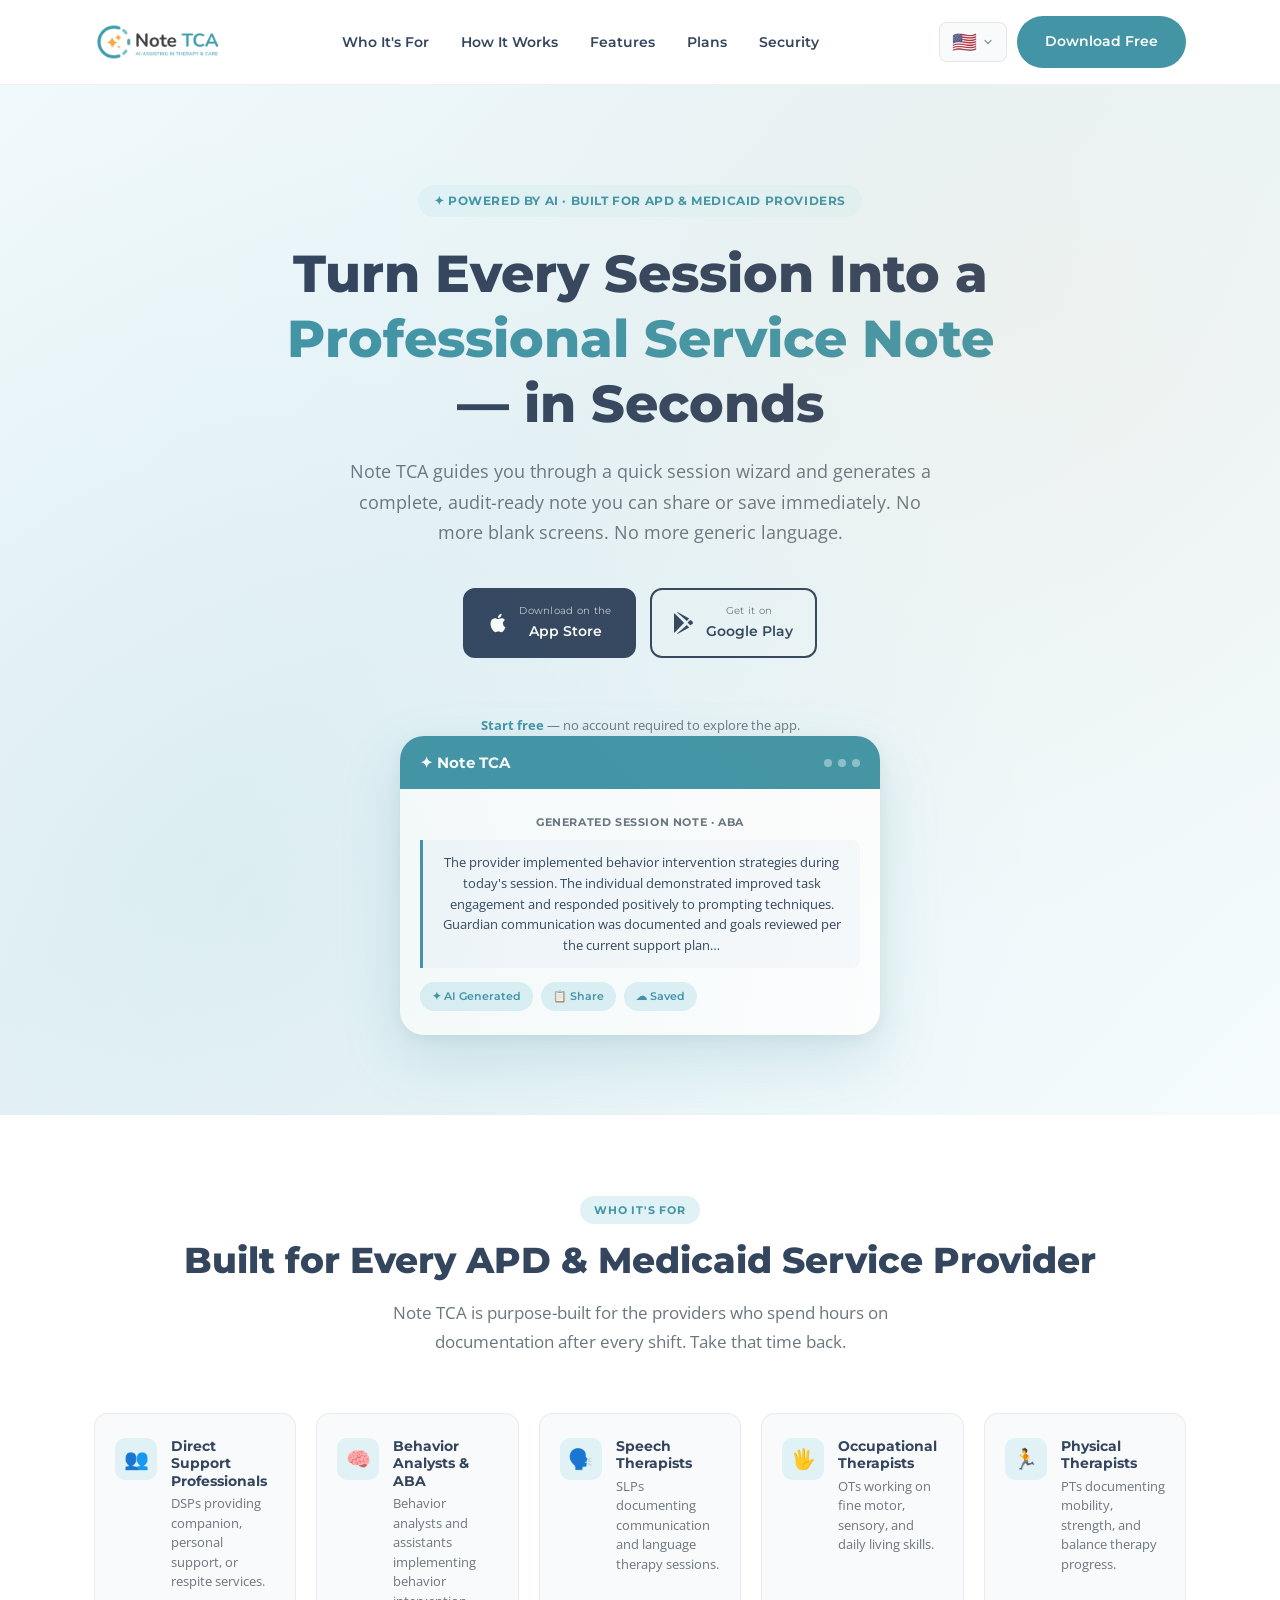
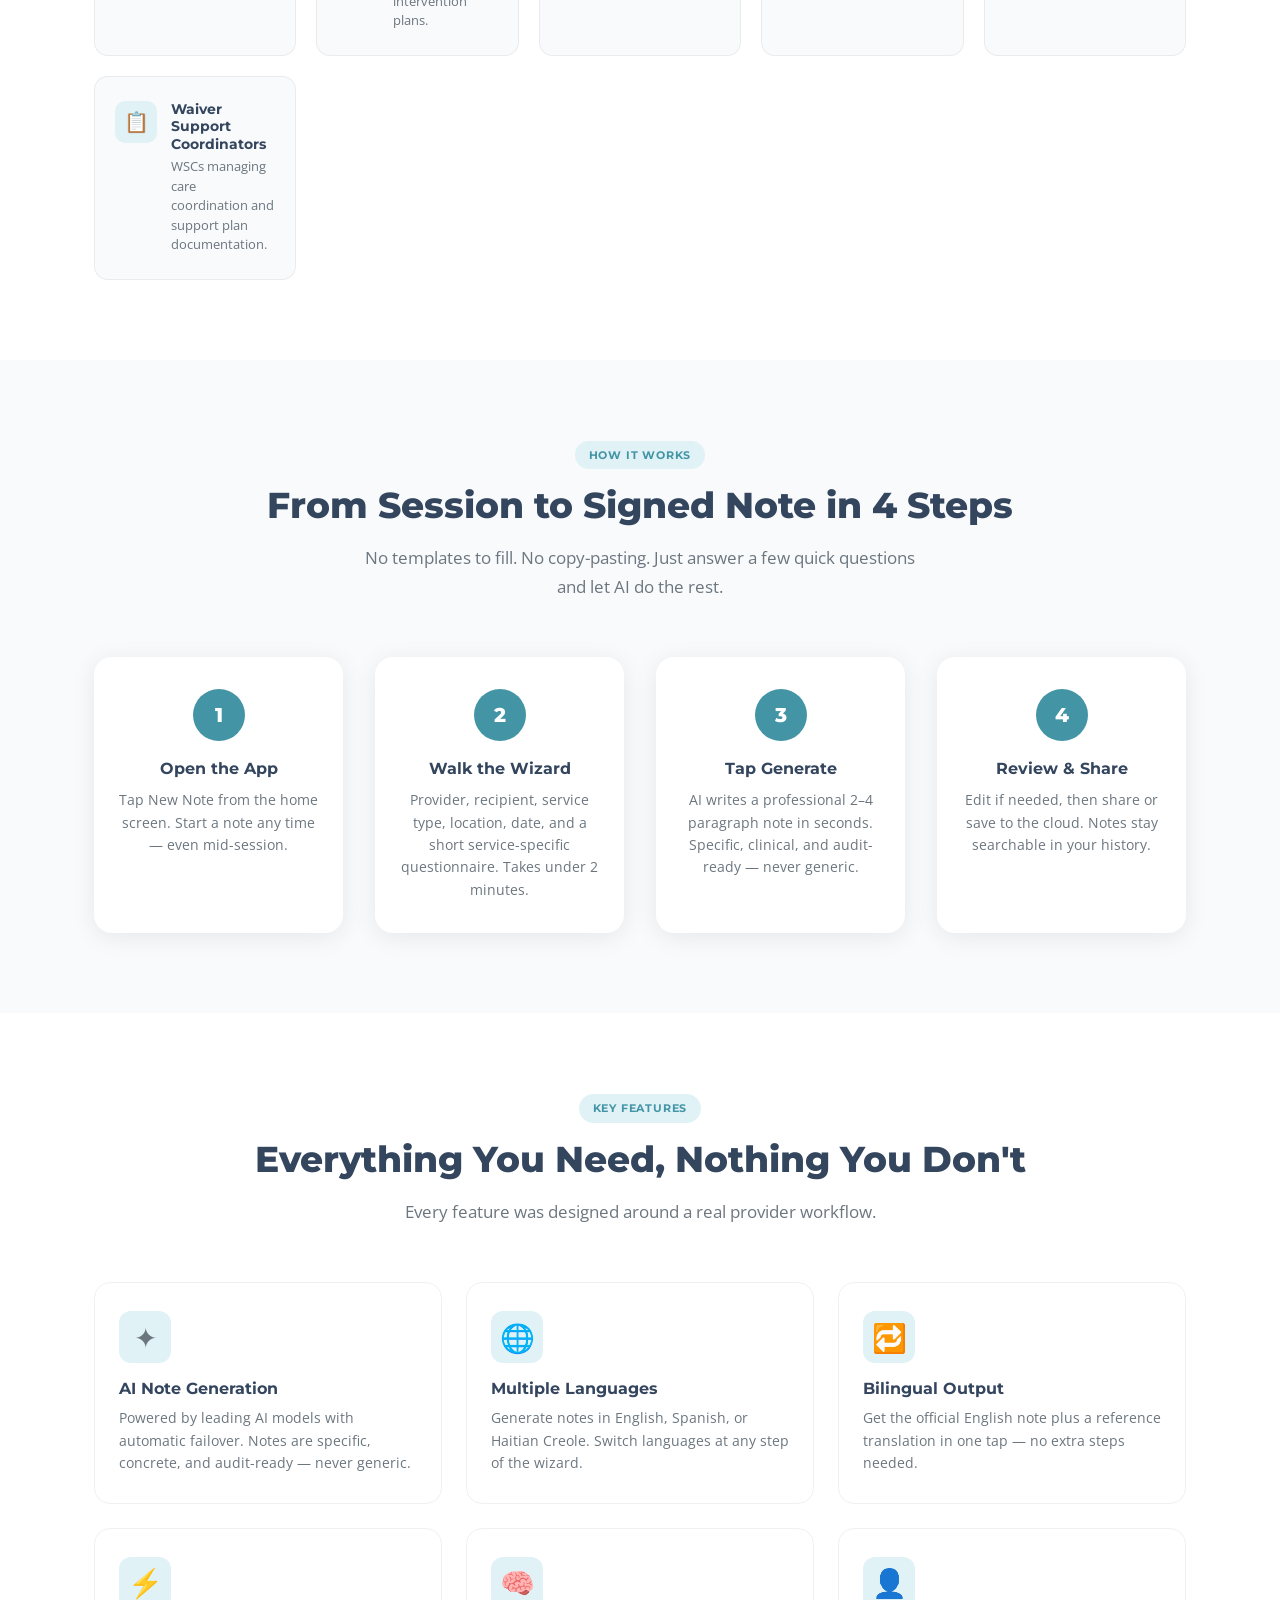
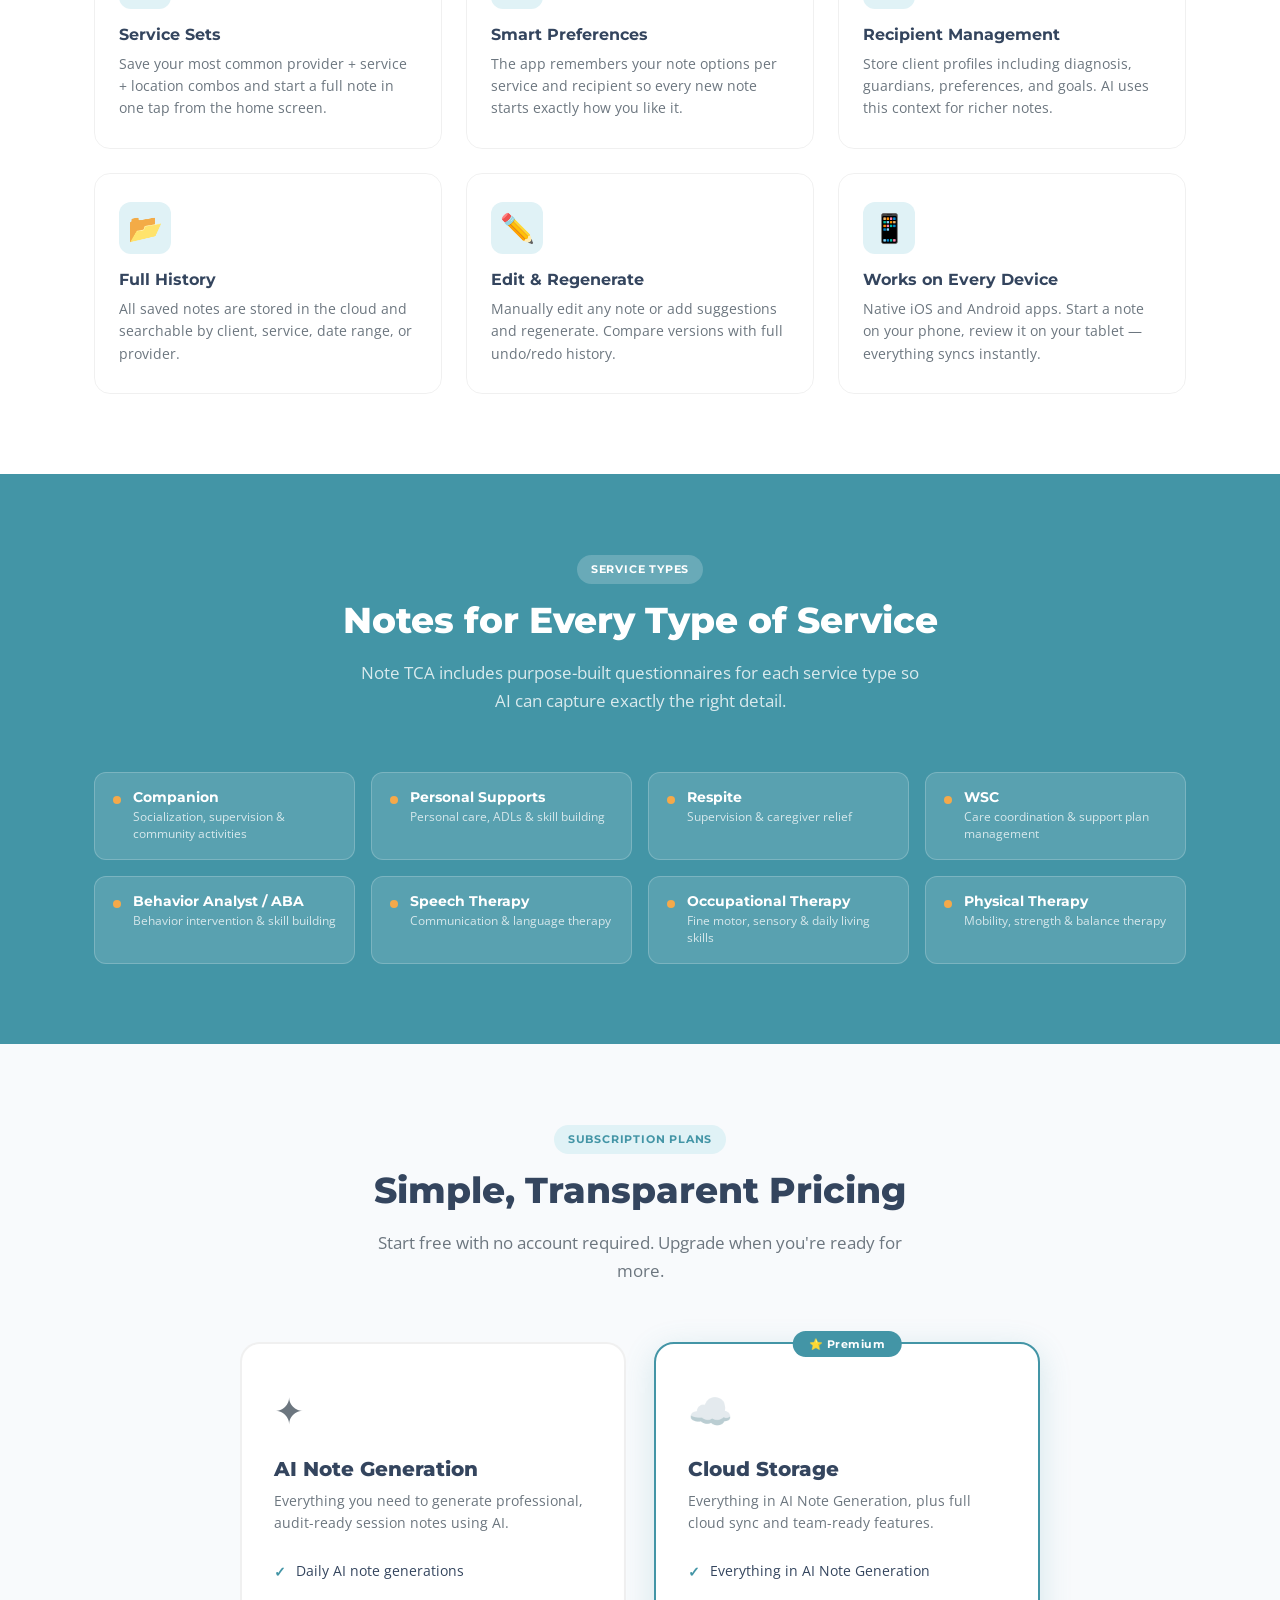
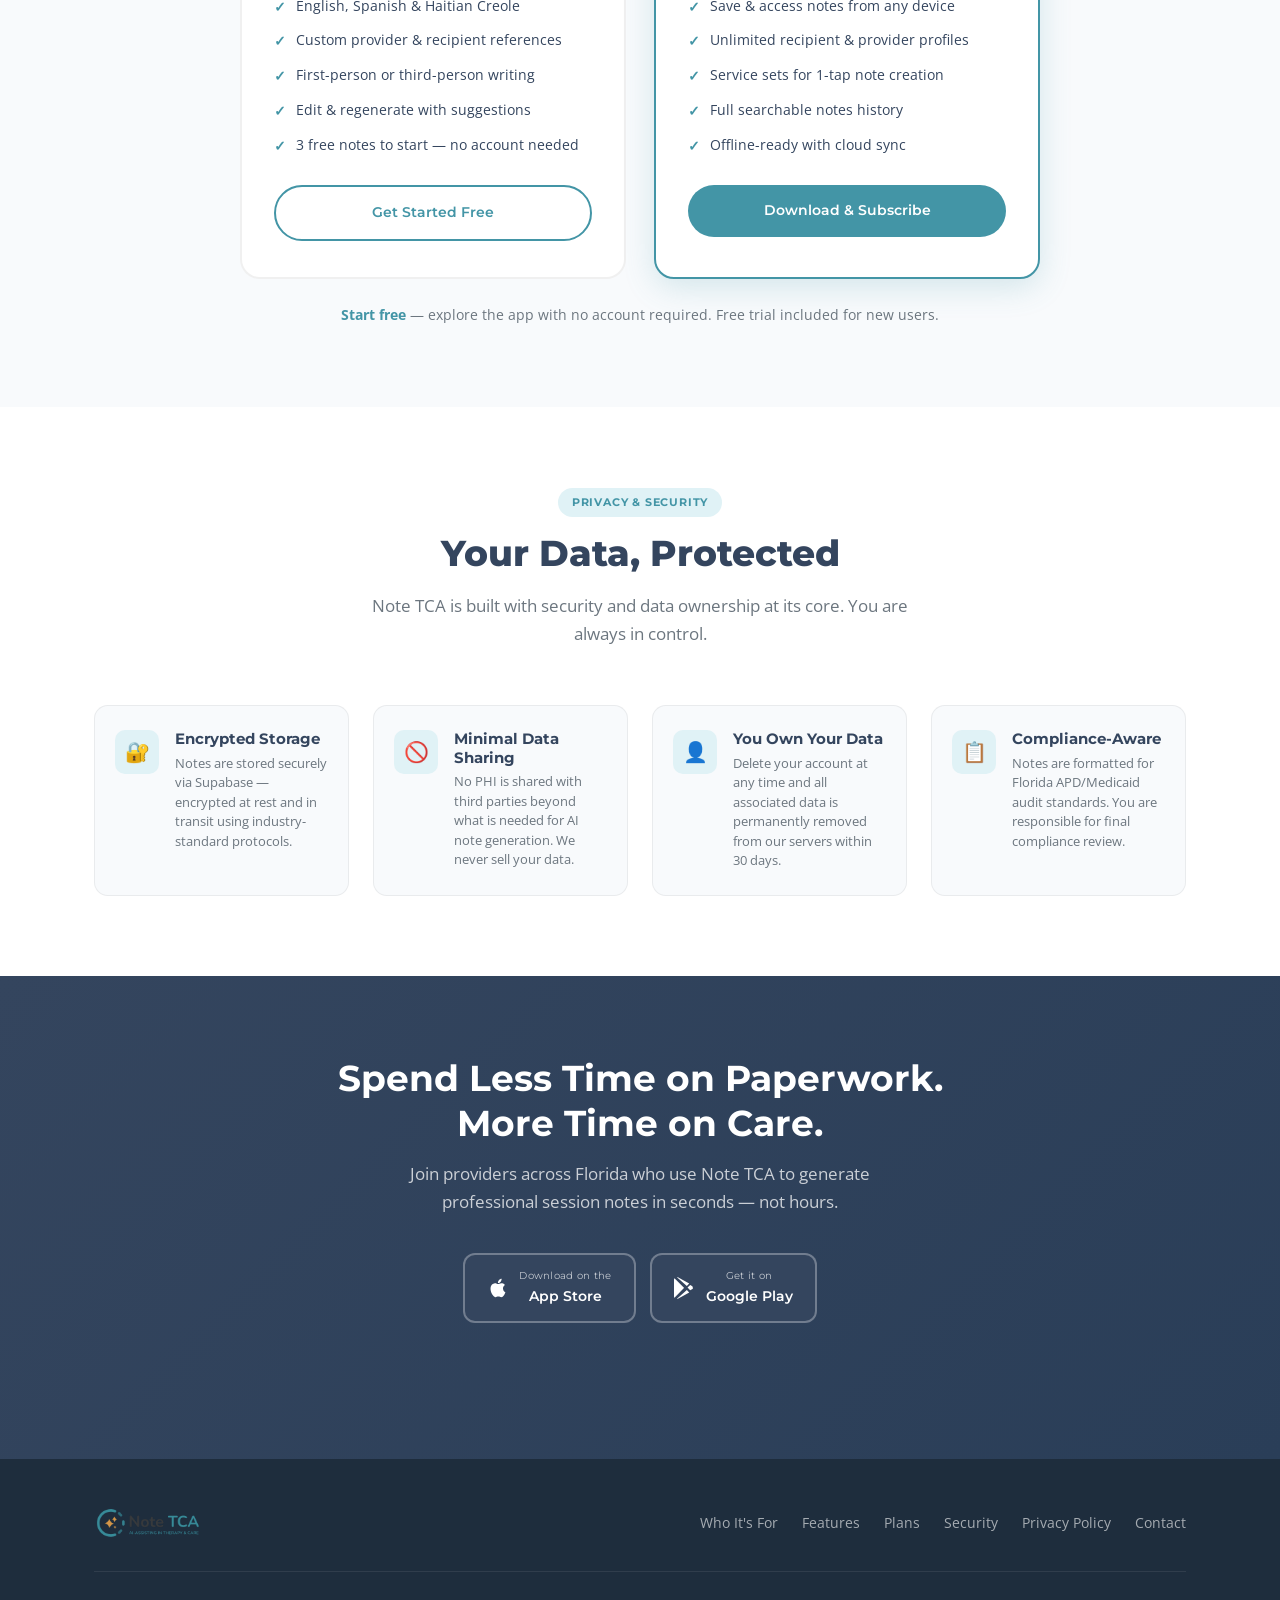
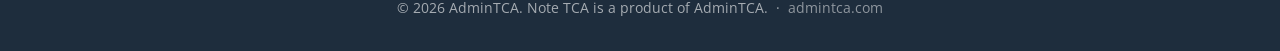
==== commit 686dc9f7: "Language and translations" ====
--- a/index.html
+++ b/index.html
@@ -4,7 +4,7 @@
   <meta charset="UTF-8" />
   <meta name="viewport" content="width=device-width, initial-scale=1.0" />
   <title>Note TCA — AI-Powered Session Notes for Care &amp; Therapy Providers</title>
-  <meta name="description" content="Turn every therapy and care session into a professional, audit-ready Medicaid service note in seconds. Powered by AI. Note TCA is built for DSPs, ABA, speech, OT, PT, WSC and more." />
+  <meta name="description" content="Turn every therapy and care session into a professional, audit-ready Medicaid service note in seconds. Powered by AI." />
   <meta property="og:title" content="Note TCA — AI Session Notes in Seconds" />
   <meta property="og:description" content="Generate professional, audit-ready service notes with AI. Built for APD & Medicaid providers." />
   <meta property="og:image" content="images/logo.png" />
@@ -17,6 +17,23 @@
 </head>
 <body>
 
+<!-- ── Language picker template (cloned into nav + mobile menu) ─────────── -->
+<template id="lang-picker-tpl">
+  <div class="lang-picker">
+    <button class="lang-btn" aria-label="Select language">
+      <span class="lang-selected">🇺🇸</span>
+      <svg viewBox="0 0 24 24" fill="none" stroke="currentColor" stroke-width="2.5" stroke-linecap="round">
+        <polyline points="6 9 12 15 18 9"/>
+      </svg>
+    </button>
+    <div class="lang-dropdown">
+      <div data-lang="en"><span class="lang-flag">🇺🇸</span><span>English</span></div>
+      <div data-lang="es"><span class="lang-flag">🇪🇸</span><span>Español</span></div>
+      <div data-lang="ht"><span class="lang-flag">🇭🇹</span><span>Kreyòl</span></div>
+    </div>
+  </div>
+</template>
+
 <!-- ── Navigation ─────────────────────────────────────────────────────── -->
 <nav class="nav" id="nav">
   <div class="container">
@@ -26,15 +43,16 @@
       </a>
 
       <ul class="nav-links">
-        <li><a href="#who">Who It's For</a></li>
-        <li><a href="#how">How It Works</a></li>
-        <li><a href="#features">Features</a></li>
-        <li><a href="#pricing">Plans</a></li>
-        <li><a href="#privacy">Security</a></li>
+        <li><a href="#who"      data-i18n="nav.who">Who It's For</a></li>
+        <li><a href="#how"      data-i18n="nav.how">How It Works</a></li>
+        <li><a href="#features" data-i18n="nav.features">Features</a></li>
+        <li><a href="#pricing"  data-i18n="nav.plans">Plans</a></li>
+        <li><a href="#privacy"  data-i18n="nav.security">Security</a></li>
       </ul>
 
       <div class="nav-cta">
-        <a href="#download" class="btn btn-primary">Download Free</a>
+        <span id="lang-picker-desktop"></span>
+        <a href="#download" class="btn btn-primary" data-i18n="nav.download">Download Free</a>
       </div>
 
       <button class="hamburger" id="hamburger" aria-label="Menu">
@@ -43,13 +61,14 @@
     </div>
 
     <div class="mobile-menu" id="mobileMenu">
-      <a href="#who" onclick="closeMenu()">Who It's For</a>
-      <a href="#how" onclick="closeMenu()">How It Works</a>
-      <a href="#features" onclick="closeMenu()">Features</a>
-      <a href="#pricing" onclick="closeMenu()">Plans</a>
-      <a href="#privacy" onclick="closeMenu()">Security</a>
+      <a href="#who"      onclick="closeMenu()" data-i18n="nav.who">Who It's For</a>
+      <a href="#how"      onclick="closeMenu()" data-i18n="nav.how">How It Works</a>
+      <a href="#features" onclick="closeMenu()" data-i18n="nav.features">Features</a>
+      <a href="#pricing"  onclick="closeMenu()" data-i18n="nav.plans">Plans</a>
+      <a href="#privacy"  onclick="closeMenu()" data-i18n="nav.security">Security</a>
       <div class="mobile-btns">
-        <a href="#download" class="btn btn-primary" onclick="closeMenu()">Download Free</a>
+        <span id="lang-picker-mobile"></span>
+        <a href="#download" class="btn btn-primary" onclick="closeMenu()" data-i18n="nav.download">Download Free</a>
       </div>
     </div>
   </div>
@@ -58,284 +77,142 @@
 <!-- ── Hero ───────────────────────────────────────────────────────────── -->
 <section class="hero" id="home">
   <div class="container">
-    <div class="hero-badge">
+    <div class="hero-badge" data-i18n="hero.badge">
       ✦ Powered by AI &nbsp;·&nbsp; Built for APD &amp; Medicaid Providers
     </div>
 
-    <h1>Turn Every Session Into a<br /><span>Professional Service Note</span><br />— in Seconds</h1>
-
-    <p class="hero-sub">
+    <h1 data-i18n-html="hero.h1">
+      Turn Every Session Into a<br /><span class="teal">Professional Service Note</span><br />— in Seconds
+    </h1>
+
+    <p class="hero-sub" data-i18n="hero.sub">
       Note TCA guides you through a quick session wizard and generates a complete,
       audit-ready note you can share or save immediately. No more blank screens. No more generic language.
     </p>
 
     <div class="hero-actions" id="download">
-      <!-- iOS -->
       <a href="#" class="store-badge" id="ios-link" title="Download on the App Store">
         <svg viewBox="0 0 24 24" fill="currentColor" aria-hidden="true">
           <path d="M18.71 19.5c-.83 1.24-1.71 2.45-3.05 2.47-1.34.03-1.77-.79-3.29-.79-1.53 0-2 .77-3.27.82-1.31.05-2.3-1.32-3.14-2.53C4.25 17 2.94 12.45 4.7 9.39c.87-1.52 2.43-2.48 4.12-2.51 1.28-.02 2.5.87 3.29.87.78 0 2.26-1.07 3.8-.91.65.03 2.47.26 3.64 1.98-.09.06-2.17 1.28-2.15 3.81.03 3.02 2.65 4.03 2.68 4.04-.03.07-.42 1.44-1.38 2.83M13 3.5c.73-.83 1.94-1.46 2.94-1.5.13 1.17-.34 2.35-1.04 3.19-.69.85-1.83 1.51-2.95 1.42-.15-1.15.41-2.35 1.05-3.11z"/>
         </svg>
         <div class="store-badge-text">
-          <small>Download on the</small>
-          App Store
-        </div>
-      </a>
-
-      <!-- Android -->
+          <small data-i18n="hero.ios-pre">Download on the</small>
+          <span data-i18n="hero.ios">App Store</span>
+        </div>
+      </a>
       <a href="#" class="store-badge outline" id="android-link" title="Get it on Google Play">
         <svg viewBox="0 0 24 24" fill="currentColor" aria-hidden="true">
           <path d="M3.18 23.76c.33.18.72.2 1.07.04l12.35-6.96-2.59-2.59-10.83 9.51zM.44 1.54A1.27 1.27 0 0 0 0 2.5v19c0 .4.16.77.44 1.06l.06.06L10.87 12v-.22L.5 1.48l-.06.06zM20.14 10.01l-2.5-1.41-2.89 2.89 2.89 2.89 2.52-1.42c.72-.4.72-1.55-.02-1.95zM4.25.24L16.6 7.2l-2.59 2.59L3.18.28C3.53.12 3.92.14 4.25.24z"/>
         </svg>
         <div class="store-badge-text">
-          <small>Get it on</small>
-          Google Play
-        </div>
-      </a>
-    </div>
-
-    <p class="hero-note"><strong>Start free</strong> — no account required to explore the app.</p>
-
-    <!-- App mockup card -->
+          <small data-i18n="hero.and-pre">Get it on</small>
+          <span data-i18n="hero.and">Google Play</span>
+        </div>
+      </a>
+    </div>
+
+    <p class="hero-note" data-i18n-html="hero.free">
+      <strong>Start free</strong> — no account required to explore the app.
+    </p>
+
     <div class="hero-mockup">
       <div class="mockup-bar">
         <span class="mockup-bar-title">✦ Note TCA</span>
-        <div class="mockup-dots">
-          <span></span><span></span><span></span>
-        </div>
+        <div class="mockup-dots"><span></span><span></span><span></span></div>
       </div>
       <div class="mockup-body">
-        <div class="mockup-label">Generated Session Note · ABA · May 2026</div>
-        <div class="mockup-note">
+        <div class="mockup-label" data-i18n="mockup.label">Generated Session Note · ABA</div>
+        <div class="mockup-note" data-i18n="mockup.note">
           The provider implemented behavior intervention strategies during today's session.
           The individual demonstrated improved task engagement and responded positively to
           prompting techniques. Guardian communication was documented and goals reviewed per
           the current support plan…
         </div>
         <div class="mockup-actions">
-          <span class="mockup-chip">✦ AI Generated</span>
-          <span class="mockup-chip">📋 Share</span>
-          <span class="mockup-chip">☁ Saved</span>
-        </div>
-      </div>
-    </div>
-  </div>
-</section>
-
-<!-- ── Who It's For ────────────────────────────────────────────────────── -->
+          <span class="mockup-chip" data-i18n="mockup.chip1">✦ AI Generated</span>
+          <span class="mockup-chip" data-i18n="mockup.chip2">📋 Share</span>
+          <span class="mockup-chip" data-i18n="mockup.chip3">☁ Saved</span>
+        </div>
+      </div>
+    </div>
+  </div>
+</section>
+
+<!-- ── Who It's For ───────────────────────────────────────────────────── -->
 <section class="who" id="who">
   <div class="container">
     <div class="text-center">
-      <span class="section-tag">Who It's For</span>
-      <h2 class="section-title">Built for Every APD &amp; Medicaid Service Provider</h2>
-      <p class="section-sub">Note TCA is purpose-built for the providers who spend hours on documentation after every shift. Take that time back.</p>
-    </div>
-
+      <span class="section-tag" data-i18n="who.tag">Who It's For</span>
+      <h2 class="section-title" data-i18n="who.title">Built for Every APD &amp; Medicaid Service Provider</h2>
+      <p class="section-sub" data-i18n="who.sub">Note TCA is purpose-built for the providers who spend hours on documentation after every shift. Take that time back.</p>
+    </div>
     <div class="who-grid">
-      <div class="who-card">
-        <div class="who-icon">👥</div>
-        <div>
-          <h3>Direct Support Professionals</h3>
-          <p>DSPs providing companion, personal support, or respite services.</p>
-        </div>
-      </div>
-      <div class="who-card">
-        <div class="who-icon">🧠</div>
-        <div>
-          <h3>Behavior Analysts &amp; ABA</h3>
-          <p>Behavior analysts and assistants implementing behavior intervention plans.</p>
-        </div>
-      </div>
-      <div class="who-card">
-        <div class="who-icon">🗣️</div>
-        <div>
-          <h3>Speech Therapists</h3>
-          <p>SLPs documenting communication and language therapy sessions.</p>
-        </div>
-      </div>
-      <div class="who-card">
-        <div class="who-icon">🖐️</div>
-        <div>
-          <h3>Occupational Therapists</h3>
-          <p>OTs working on fine motor, sensory, and daily living skills.</p>
-        </div>
-      </div>
-      <div class="who-card">
-        <div class="who-icon">🏃</div>
-        <div>
-          <h3>Physical Therapists</h3>
-          <p>PTs documenting mobility, strength, and balance therapy progress.</p>
-        </div>
-      </div>
-      <div class="who-card">
-        <div class="who-icon">📋</div>
-        <div>
-          <h3>Waiver Support Coordinators</h3>
-          <p>WSCs managing care coordination and support plan documentation.</p>
-        </div>
-      </div>
-    </div>
-  </div>
-</section>
-
-<!-- ── How It Works ────────────────────────────────────────────────────── -->
+      <div class="who-card"><div class="who-icon">👥</div><div><h3 data-i18n="who.c1.h">Direct Support Professionals</h3><p data-i18n="who.c1.p">DSPs providing companion, personal support, or respite services.</p></div></div>
+      <div class="who-card"><div class="who-icon">🧠</div><div><h3 data-i18n="who.c2.h">Behavior Analysts &amp; ABA</h3><p data-i18n="who.c2.p">Behavior analysts and assistants implementing behavior intervention plans.</p></div></div>
+      <div class="who-card"><div class="who-icon">🗣️</div><div><h3 data-i18n="who.c3.h">Speech Therapists</h3><p data-i18n="who.c3.p">SLPs documenting communication and language therapy sessions.</p></div></div>
+      <div class="who-card"><div class="who-icon">🖐️</div><div><h3 data-i18n="who.c4.h">Occupational Therapists</h3><p data-i18n="who.c4.p">OTs working on fine motor, sensory, and daily living skills.</p></div></div>
+      <div class="who-card"><div class="who-icon">🏃</div><div><h3 data-i18n="who.c5.h">Physical Therapists</h3><p data-i18n="who.c5.p">PTs documenting mobility, strength, and balance therapy progress.</p></div></div>
+      <div class="who-card"><div class="who-icon">📋</div><div><h3 data-i18n="who.c6.h">Waiver Support Coordinators</h3><p data-i18n="who.c6.p">WSCs managing care coordination and support plan documentation.</p></div></div>
+    </div>
+  </div>
+</section>
+
+<!-- ── How It Works ───────────────────────────────────────────────────── -->
 <section class="how" id="how">
   <div class="container">
     <div class="text-center">
-      <span class="section-tag">How It Works</span>
-      <h2 class="section-title">From Session to Signed Note in 4 Steps</h2>
-      <p class="section-sub">No templates to fill. No copy-pasting. Just answer a few quick questions and let AI do the rest.</p>
-    </div>
-
+      <span class="section-tag" data-i18n="how.tag">How It Works</span>
+      <h2 class="section-title" data-i18n="how.title">From Session to Signed Note in 4 Steps</h2>
+      <p class="section-sub" data-i18n="how.sub">No templates to fill. No copy-pasting. Just answer a few quick questions and let AI do the rest.</p>
+    </div>
     <div class="steps">
-      <div class="step">
-        <div class="step-num">1</div>
-        <h3>Open the App</h3>
-        <p>Tap <em>New Note</em> from the home screen. Start a note any time — even mid-session.</p>
-      </div>
-      <div class="step">
-        <div class="step-num">2</div>
-        <h3>Walk the Wizard</h3>
-        <p>Provider, recipient, service type, location, date, and a short service-specific questionnaire. Takes under 2 minutes.</p>
-      </div>
-      <div class="step">
-        <div class="step-num">3</div>
-        <h3>Tap Generate</h3>
-        <p>AI writes a professional 2–4 paragraph note in seconds. Specific, clinical, and audit-ready — never generic.</p>
-      </div>
-      <div class="step">
-        <div class="step-num">4</div>
-        <h3>Review &amp; Share</h3>
-        <p>Edit if needed, then share or save to the cloud. Notes stay searchable in your history.</p>
-      </div>
-    </div>
-  </div>
-</section>
-
-<!-- ── Features ────────────────────────────────────────────────────────── -->
+      <div class="step"><div class="step-num">1</div><h3 data-i18n="how.s1.h">Open the App</h3><p data-i18n="how.s1.p">Tap New Note from the home screen. Start a note any time — even mid-session.</p></div>
+      <div class="step"><div class="step-num">2</div><h3 data-i18n="how.s2.h">Walk the Wizard</h3><p data-i18n="how.s2.p">Provider, recipient, service type, location, date, and a short questionnaire. Takes under 2 minutes.</p></div>
+      <div class="step"><div class="step-num">3</div><h3 data-i18n="how.s3.h">Tap Generate</h3><p data-i18n="how.s3.p">AI writes a professional 2–4 paragraph note in seconds. Specific, clinical, and audit-ready.</p></div>
+      <div class="step"><div class="step-num">4</div><h3 data-i18n="how.s4.h">Review &amp; Share</h3><p data-i18n="how.s4.p">Edit if needed, then share or save to the cloud. Notes stay searchable in your history.</p></div>
+    </div>
+  </div>
+</section>
+
+<!-- ── Features ───────────────────────────────────────────────────────── -->
 <section class="features" id="features">
   <div class="container">
     <div class="text-center">
-      <span class="section-tag">Key Features</span>
-      <h2 class="section-title">Everything You Need, Nothing You Don't</h2>
-      <p class="section-sub">Every feature was designed around a real provider workflow.</p>
-    </div>
-
+      <span class="section-tag" data-i18n="feat.tag">Key Features</span>
+      <h2 class="section-title" data-i18n="feat.title">Everything You Need, Nothing You Don't</h2>
+      <p class="section-sub" data-i18n="feat.sub">Every feature was designed around a real provider workflow.</p>
+    </div>
     <div class="features-grid">
-      <div class="feature-card">
-        <div class="feature-icon">✦</div>
-        <h3>AI Note Generation</h3>
-        <p>Powered by leading AI models with automatic failover. Notes are specific, concrete, and audit-ready — never generic.</p>
-      </div>
-      <div class="feature-card">
-        <div class="feature-icon">🌐</div>
-        <h3>Multiple Languages</h3>
-        <p>Generate notes in English, Spanish, or Haitian Creole. Switch languages at any step of the wizard.</p>
-      </div>
-      <div class="feature-card">
-        <div class="feature-icon">🔁</div>
-        <h3>Bilingual Output</h3>
-        <p>Get the official English note plus a reference translation in one tap — no extra steps needed.</p>
-      </div>
-      <div class="feature-card">
-        <div class="feature-icon">⚡</div>
-        <h3>Service Sets</h3>
-        <p>Save your most common provider + service + location combos and start a full note in one tap from the home screen.</p>
-      </div>
-      <div class="feature-card">
-        <div class="feature-icon">🧠</div>
-        <h3>Smart Preferences</h3>
-        <p>The app remembers your note options per service and recipient so every new note starts exactly how you like it.</p>
-      </div>
-      <div class="feature-card">
-        <div class="feature-icon">👤</div>
-        <h3>Recipient Management</h3>
-        <p>Store client profiles including diagnosis, guardians, preferences, and goals. AI uses this context for richer notes.</p>
-      </div>
-      <div class="feature-card">
-        <div class="feature-icon">📂</div>
-        <h3>Full History</h3>
-        <p>All saved notes are stored in the cloud and searchable by client, service, date range, or provider.</p>
-      </div>
-      <div class="feature-card">
-        <div class="feature-icon">✏️</div>
-        <h3>Edit &amp; Regenerate</h3>
-        <p>Manually edit any note or add suggestions and regenerate. Compare versions with full undo/redo history.</p>
-      </div>
-      <div class="feature-card">
-        <div class="feature-icon">📱</div>
-        <h3>Works on Every Device</h3>
-        <p>Native iOS and Android apps. Start a note on your phone, review it on your tablet — everything syncs instantly.</p>
-      </div>
-    </div>
-  </div>
-</section>
-
-<!-- ── Services ────────────────────────────────────────────────────────── -->
+      <div class="feature-card"><div class="feature-icon">✦</div><h3 data-i18n="feat.f1.h">AI Note Generation</h3><p data-i18n="feat.f1.p">Powered by leading AI models with automatic failover. Notes are specific, concrete, and audit-ready — never generic.</p></div>
+      <div class="feature-card"><div class="feature-icon">🌐</div><h3 data-i18n="feat.f2.h">Multiple Languages</h3><p data-i18n="feat.f2.p">Generate notes in English, Spanish, or Haitian Creole. Switch languages at any step of the wizard.</p></div>
+      <div class="feature-card"><div class="feature-icon">🔁</div><h3 data-i18n="feat.f3.h">Bilingual Output</h3><p data-i18n="feat.f3.p">Get the official English note plus a reference translation in one tap — no extra steps needed.</p></div>
+      <div class="feature-card"><div class="feature-icon">⚡</div><h3 data-i18n="feat.f4.h">Service Sets</h3><p data-i18n="feat.f4.p">Save your most common provider + service + location combos and start a full note in one tap from the home screen.</p></div>
+      <div class="feature-card"><div class="feature-icon">🧠</div><h3 data-i18n="feat.f5.h">Smart Preferences</h3><p data-i18n="feat.f5.p">The app remembers your note options per service and recipient so every new note starts exactly how you like it.</p></div>
+      <div class="feature-card"><div class="feature-icon">👤</div><h3 data-i18n="feat.f6.h">Recipient Management</h3><p data-i18n="feat.f6.p">Store client profiles including diagnosis, guardians, preferences, and goals. AI uses this context for richer notes.</p></div>
+      <div class="feature-card"><div class="feature-icon">📂</div><h3 data-i18n="feat.f7.h">Full History</h3><p data-i18n="feat.f7.p">All saved notes are stored in the cloud and searchable by client, service, date range, or provider.</p></div>
+      <div class="feature-card"><div class="feature-icon">✏️</div><h3 data-i18n="feat.f8.h">Edit &amp; Regenerate</h3><p data-i18n="feat.f8.p">Manually edit any note or add suggestions and regenerate. Compare versions with full undo/redo history.</p></div>
+      <div class="feature-card"><div class="feature-icon">📱</div><h3 data-i18n="feat.f9.h">Works on Every Device</h3><p data-i18n="feat.f9.p">Native iOS and Android apps. Start a note on your phone, review it on your tablet — everything syncs instantly.</p></div>
+    </div>
+  </div>
+</section>
+
+<!-- ── Services ───────────────────────────────────────────────────────── -->
 <section class="services" id="services">
   <div class="container">
     <div class="text-center">
-      <span class="section-tag">Service Types</span>
-      <h2 class="section-title">Notes for Every Type of Service</h2>
-      <p class="section-sub">Note TCA includes purpose-built questionnaires for each service type so AI can capture exactly the right detail.</p>
-    </div>
-
+      <span class="section-tag" data-i18n="svc.tag">Service Types</span>
+      <h2 class="section-title" data-i18n="svc.title">Notes for Every Type of Service</h2>
+      <p class="section-sub" data-i18n="svc.sub">Note TCA includes purpose-built questionnaires for each service type so AI can capture exactly the right detail.</p>
+    </div>
     <div class="services-grid">
-      <div class="service-pill">
-        <div class="service-pill-dot"></div>
-        <div>
-          <h4>Companion</h4>
-          <p>Socialization, supervision &amp; community activities</p>
-        </div>
-      </div>
-      <div class="service-pill">
-        <div class="service-pill-dot"></div>
-        <div>
-          <h4>Personal Supports</h4>
-          <p>Personal care, ADLs &amp; skill building</p>
-        </div>
-      </div>
-      <div class="service-pill">
-        <div class="service-pill-dot"></div>
-        <div>
-          <h4>Respite</h4>
-          <p>Supervision &amp; caregiver relief</p>
-        </div>
-      </div>
-      <div class="service-pill">
-        <div class="service-pill-dot"></div>
-        <div>
-          <h4>WSC</h4>
-          <p>Care coordination &amp; support plan management</p>
-        </div>
-      </div>
-      <div class="service-pill">
-        <div class="service-pill-dot"></div>
-        <div>
-          <h4>Behavior Analyst / ABA</h4>
-          <p>Behavior intervention &amp; skill building</p>
-        </div>
-      </div>
-      <div class="service-pill">
-        <div class="service-pill-dot"></div>
-        <div>
-          <h4>Speech Therapy</h4>
-          <p>Communication &amp; language therapy</p>
-        </div>
-      </div>
-      <div class="service-pill">
-        <div class="service-pill-dot"></div>
-        <div>
-          <h4>Occupational Therapy</h4>
-          <p>Fine motor, sensory &amp; daily living skills</p>
-        </div>
-      </div>
-      <div class="service-pill">
-        <div class="service-pill-dot"></div>
-        <div>
-          <h4>Physical Therapy</h4>
-          <p>Mobility, strength &amp; balance therapy</p>
-        </div>
-      </div>
+      <div class="service-pill"><div class="service-pill-dot"></div><div><h4 data-i18n="svc.s1.h">Companion</h4><p data-i18n="svc.s1.p">Socialization, supervision &amp; community activities</p></div></div>
+      <div class="service-pill"><div class="service-pill-dot"></div><div><h4 data-i18n="svc.s2.h">Personal Supports</h4><p data-i18n="svc.s2.p">Personal care, ADLs &amp; skill building</p></div></div>
+      <div class="service-pill"><div class="service-pill-dot"></div><div><h4 data-i18n="svc.s3.h">Respite</h4><p data-i18n="svc.s3.p">Supervision &amp; caregiver relief</p></div></div>
+      <div class="service-pill"><div class="service-pill-dot"></div><div><h4 data-i18n="svc.s4.h">WSC</h4><p data-i18n="svc.s4.p">Care coordination &amp; support plan management</p></div></div>
+      <div class="service-pill"><div class="service-pill-dot"></div><div><h4 data-i18n="svc.s5.h">Behavior Analyst / ABA</h4><p data-i18n="svc.s5.p">Behavior intervention &amp; skill building</p></div></div>
+      <div class="service-pill"><div class="service-pill-dot"></div><div><h4 data-i18n="svc.s6.h">Speech Therapy</h4><p data-i18n="svc.s6.p">Communication &amp; language therapy</p></div></div>
+      <div class="service-pill"><div class="service-pill-dot"></div><div><h4 data-i18n="svc.s7.h">Occupational Therapy</h4><p data-i18n="svc.s7.p">Fine motor, sensory &amp; daily living skills</p></div></div>
+      <div class="service-pill"><div class="service-pill-dot"></div><div><h4 data-i18n="svc.s8.h">Physical Therapy</h4><p data-i18n="svc.s8.p">Mobility, strength &amp; balance therapy</p></div></div>
     </div>
   </div>
 </section>
@@ -344,88 +221,60 @@
 <section class="pricing" id="pricing">
   <div class="container">
     <div class="text-center">
-      <span class="section-tag">Subscription Plans</span>
-      <h2 class="section-title">Simple, Transparent Pricing</h2>
-      <p class="section-sub">Start free with no account required. Upgrade when you're ready for more.</p>
-    </div>
-
+      <span class="section-tag" data-i18n="pr.tag">Subscription Plans</span>
+      <h2 class="section-title" data-i18n="pr.title">Simple, Transparent Pricing</h2>
+      <p class="section-sub" data-i18n="pr.sub">Start free with no account required. Upgrade when you're ready for more.</p>
+    </div>
     <div class="pricing-grid">
-      <!-- Basic -->
       <div class="pricing-card">
         <div class="pricing-icon">✦</div>
-        <h3>AI Note Generation</h3>
-        <p class="pricing-desc">Everything you need to generate professional, audit-ready session notes using AI.</p>
+        <h3 data-i18n="pr.b.h">AI Note Generation</h3>
+        <p class="pricing-desc" data-i18n="pr.b.desc">Everything you need to generate professional, audit-ready session notes using AI.</p>
         <ul class="pricing-features">
-          <li>Daily AI note generations</li>
-          <li>English, Spanish &amp; Haitian Creole</li>
-          <li>Custom provider &amp; recipient references</li>
-          <li>First-person or third-person writing</li>
-          <li>Edit &amp; regenerate with suggestions</li>
-          <li>3 free notes to start — no account needed</li>
+          <li data-i18n="pr.b.f1">Daily AI note generations</li>
+          <li data-i18n="pr.b.f2">English, Spanish &amp; Haitian Creole</li>
+          <li data-i18n="pr.b.f3">Custom provider &amp; recipient references</li>
+          <li data-i18n="pr.b.f4">First-person or third-person writing</li>
+          <li data-i18n="pr.b.f5">Edit &amp; regenerate with suggestions</li>
+          <li data-i18n="pr.b.f6">3 free notes to start — no account needed</li>
         </ul>
-        <a href="#download" class="btn btn-outline">Get Started Free</a>
-      </div>
-
-      <!-- Premium -->
+        <a href="#download" class="btn btn-outline" data-i18n="pr.b.cta">Get Started Free</a>
+      </div>
       <div class="pricing-card featured">
-        <div class="pricing-badge">⭐ Premium</div>
+        <div class="pricing-badge" data-i18n="pr.p.badge">⭐ Premium</div>
         <div class="pricing-icon">☁️</div>
-        <h3>Cloud Storage</h3>
-        <p class="pricing-desc">Everything in AI Note Generation, plus full cloud sync and team-ready features.</p>
+        <h3 data-i18n="pr.p.h">Cloud Storage</h3>
+        <p class="pricing-desc" data-i18n="pr.p.desc">Everything in AI Note Generation, plus full cloud sync and team-ready features.</p>
         <ul class="pricing-features">
-          <li>Everything in AI Note Generation</li>
-          <li>Save &amp; access notes from any device</li>
-          <li>Unlimited recipient &amp; provider profiles</li>
-          <li>Service sets for 1-tap note creation</li>
-          <li>Full searchable notes history</li>
-          <li>Offline-ready with cloud sync</li>
+          <li data-i18n="pr.p.f1">Everything in AI Note Generation</li>
+          <li data-i18n="pr.p.f2">Save &amp; access notes from any device</li>
+          <li data-i18n="pr.p.f3">Unlimited recipient &amp; provider profiles</li>
+          <li data-i18n="pr.p.f4">Service sets for 1-tap note creation</li>
+          <li data-i18n="pr.p.f5">Full searchable notes history</li>
+          <li data-i18n="pr.p.f6">Offline-ready with cloud sync</li>
         </ul>
-        <a href="#download" class="btn btn-primary">Download &amp; Subscribe</a>
-      </div>
-    </div>
-
-    <p class="free-tag"><strong>Start free</strong> — explore the app with no account required. Free trial included for new users.</p>
-  </div>
-</section>
-
-<!-- ── Privacy & Security ──────────────────────────────────────────────── -->
+        <a href="#download" class="btn btn-primary" data-i18n="pr.p.cta">Download &amp; Subscribe</a>
+      </div>
+    </div>
+    <p class="free-tag" data-i18n-html="pr.free">
+      <strong>Start free</strong> — explore the app with no account required. Free trial included for new users.
+    </p>
+  </div>
+</section>
+
+<!-- ── Privacy ─────────────────────────────────────────────────────────── -->
 <section class="privacy" id="privacy">
   <div class="container">
     <div class="text-center">
-      <span class="section-tag">Privacy &amp; Security</span>
-      <h2 class="section-title">Your Data, Protected</h2>
-      <p class="section-sub">Note TCA is built with security and data ownership at its core. You are always in control.</p>
-    </div>
-
+      <span class="section-tag" data-i18n="prv.tag">Privacy &amp; Security</span>
+      <h2 class="section-title" data-i18n="prv.title">Your Data, Protected</h2>
+      <p class="section-sub" data-i18n="prv.sub">Note TCA is built with security and data ownership at its core. You are always in control.</p>
+    </div>
     <div class="privacy-grid">
-      <div class="privacy-card">
-        <div class="privacy-icon">🔐</div>
-        <div>
-          <h4>Encrypted Storage</h4>
-          <p>Notes are stored securely via Supabase — encrypted at rest and in transit using industry-standard protocols.</p>
-        </div>
-      </div>
-      <div class="privacy-card">
-        <div class="privacy-icon">🚫</div>
-        <div>
-          <h4>Minimal Data Sharing</h4>
-          <p>No PHI is shared with third parties beyond what is needed for AI note generation. We never sell your data.</p>
-        </div>
-      </div>
-      <div class="privacy-card">
-        <div class="privacy-icon">👤</div>
-        <div>
-          <h4>You Own Your Data</h4>
-          <p>Delete your account at any time and all associated data is permanently removed from our servers within 30 days.</p>
-        </div>
-      </div>
-      <div class="privacy-card">
-        <div class="privacy-icon">📋</div>
-        <div>
-          <h4>Compliance-Aware</h4>
-          <p>Notes are formatted for Florida APD/Medicaid audit standards. You are responsible for final compliance review.</p>
-        </div>
-      </div>
+      <div class="privacy-card"><div class="privacy-icon">🔐</div><div><h4 data-i18n="prv.c1.h">Encrypted Storage</h4><p data-i18n="prv.c1.p">Notes are stored securely via Supabase — encrypted at rest and in transit using industry-standard protocols.</p></div></div>
+      <div class="privacy-card"><div class="privacy-icon">🚫</div><div><h4 data-i18n="prv.c2.h">Minimal Data Sharing</h4><p data-i18n="prv.c2.p">No PHI is shared with third parties beyond what is needed for AI note generation. We never sell your data.</p></div></div>
+      <div class="privacy-card"><div class="privacy-icon">👤</div><div><h4 data-i18n="prv.c3.h">You Own Your Data</h4><p data-i18n="prv.c3.p">Delete your account at any time and all associated data is permanently removed from our servers within 30 days.</p></div></div>
+      <div class="privacy-card"><div class="privacy-icon">📋</div><div><h4 data-i18n="prv.c4.h">Compliance-Aware</h4><p data-i18n="prv.c4.p">Notes are formatted for Florida APD/Medicaid audit standards. You are responsible for final compliance review.</p></div></div>
     </div>
   </div>
 </section>
@@ -433,16 +282,16 @@
 <!-- ── CTA Banner ──────────────────────────────────────────────────────── -->
 <section class="cta-banner">
   <div class="container">
-    <h2>Spend Less Time on Paperwork.<br />More Time on Care.</h2>
-    <p>Join providers across Florida who use Note TCA to generate professional session notes in seconds — not hours.</p>
+    <h2 data-i18n-html="cta.h">Spend Less Time on Paperwork.<br />More Time on Care.</h2>
+    <p data-i18n="cta.p">Join providers across Florida who use Note TCA to generate professional session notes in seconds — not hours.</p>
     <div class="hero-actions" style="justify-content:center">
       <a href="#" class="store-badge" id="ios-link-bottom">
         <svg viewBox="0 0 24 24" fill="currentColor" width="22" height="22" aria-hidden="true">
           <path d="M18.71 19.5c-.83 1.24-1.71 2.45-3.05 2.47-1.34.03-1.77-.79-3.29-.79-1.53 0-2 .77-3.27.82-1.31.05-2.3-1.32-3.14-2.53C4.25 17 2.94 12.45 4.7 9.39c.87-1.52 2.43-2.48 4.12-2.51 1.28-.02 2.5.87 3.29.87.78 0 2.26-1.07 3.8-.91.65.03 2.47.26 3.64 1.98-.09.06-2.17 1.28-2.15 3.81.03 3.02 2.65 4.03 2.68 4.04-.03.07-.42 1.44-1.38 2.83M13 3.5c.73-.83 1.94-1.46 2.94-1.5.13 1.17-.34 2.35-1.04 3.19-.69.85-1.83 1.51-2.95 1.42-.15-1.15.41-2.35 1.05-3.11z"/>
         </svg>
         <div class="store-badge-text">
-          <small>Download on the</small>
-          App Store
+          <small data-i18n="hero.ios-pre">Download on the</small>
+          <span data-i18n="hero.ios">App Store</span>
         </div>
       </a>
       <a href="#" class="store-badge" id="android-link-bottom">
@@ -450,8 +299,8 @@
           <path d="M3.18 23.76c.33.18.72.2 1.07.04l12.35-6.96-2.59-2.59-10.83 9.51zM.44 1.54A1.27 1.27 0 0 0 0 2.5v19c0 .4.16.77.44 1.06l.06.06L10.87 12v-.22L.5 1.48l-.06.06zM20.14 10.01l-2.5-1.41-2.89 2.89 2.89 2.89 2.52-1.42c.72-.4.72-1.55-.02-1.95zM4.25.24L16.6 7.2l-2.59 2.59L3.18.28C3.53.12 3.92.14 4.25.24z"/>
         </svg>
         <div class="store-badge-text">
-          <small>Get it on</small>
-          Google Play
+          <small data-i18n="hero.and-pre">Get it on</small>
+          <span data-i18n="hero.and">Google Play</span>
         </div>
       </a>
     </div>
@@ -466,16 +315,20 @@
         <img src="images/logo.png" alt="Note TCA" />
       </div>
       <nav class="footer-links">
-        <a href="#who">Who It's For</a>
-        <a href="#features">Features</a>
-        <a href="#pricing">Plans</a>
-        <a href="#privacy">Privacy</a>
+        <a href="#who"      data-i18n="nav.who">Who It's For</a>
+        <a href="#features" data-i18n="nav.features">Features</a>
+        <a href="#pricing"  data-i18n="nav.plans">Plans</a>
+        <a href="#privacy"  data-i18n="nav.security">Security</a>
         <a href="https://admintca.com/privacy-policy" target="_blank" rel="noopener">Privacy Policy</a>
         <a href="mailto:support@admintca.com">Contact</a>
       </nav>
     </div>
     <div class="footer-bottom">
-      <p>© 2026 AdminTCA. Note TCA is a product of AdminTCA. &nbsp;·&nbsp; <a href="https://admintca.com" target="_blank" rel="noopener" style="color:rgba(255,255,255,.5)">admintca.com</a></p>
+      <p>
+        <span data-i18n="ft.copy">© 2026 AdminTCA. Note TCA is a product of AdminTCA.</span>
+        &nbsp;·&nbsp;
+        <a href="https://admintca.com" target="_blank" rel="noopener" style="color:rgba(255,255,255,.5)">admintca.com</a>
+      </p>
     </div>
   </div>
 </footer>
--- a/style.css
+++ b/style.css
@@ -515,6 +515,70 @@
   text-align: center;
 }
 
+/* ── Language picker ─────────────────────────────────────────────────── */
+.lang-picker { position: relative; }
+.lang-btn {
+  display: flex;
+  align-items: center;
+  gap: 5px;
+  font-family: 'Montserrat', sans-serif;
+  font-weight: 700;
+  font-size: 20px;   /* flag emoji needs a bigger base size */
+  color: var(--navy);
+  background: var(--gray-lt);
+  border: 1px solid rgba(0,0,0,.08);
+  border-radius: 8px;
+  padding: 7px 12px;
+  cursor: pointer;
+  transition: .15s;
+  white-space: nowrap;
+}
+.lang-btn:hover { background: var(--teal-lt); border-color: var(--teal); color: var(--teal); }
+.lang-btn svg { width: 12px; height: 12px; opacity: .55; transition: transform .2s; }
+.lang-dropdown.open + .lang-btn svg,
+.lang-dropdown.open ~ .lang-btn svg { transform: rotate(180deg); }
+.lang-dropdown {
+  display: none;
+  position: absolute;
+  top: calc(100% + 8px);
+  right: 0;
+  background: var(--white);
+  border: 1px solid rgba(0,0,0,.08);
+  border-radius: 10px;
+  box-shadow: 0 8px 24px rgba(0,0,0,.1);
+  overflow: hidden;
+  min-width: 140px;
+  z-index: 200;
+}
+.lang-dropdown.open { display: block; }
+.lang-dropdown [data-lang] {
+  display: flex;
+  align-items: center;
+  gap: 10px;
+  padding: 10px 14px;
+  font-family: 'Montserrat', sans-serif;
+  font-weight: 600;
+  font-size: 13px;
+  color: var(--navy);
+  cursor: pointer;
+  transition: background .1s;
+  white-space: nowrap;
+  justify-content: space-between;
+}
+.lang-dropdown [data-lang]:hover { background: var(--gray-lt); }
+.lang-dropdown [data-lang].active { color: var(--teal); background: var(--teal-lt); }
+.lang-dropdown [data-lang].active::after {
+  content: '✓';
+  margin-left: auto;
+  font-size: 13px;
+  color: var(--teal);
+  font-weight: 700;
+}
+.lang-flag { font-size: 22px; line-height: 1; }
+
+/* helper for inline teal spans inside i18n-html */
+.teal { color: var(--teal); }
+
 /* ── Responsive ──────────────────────────────────────────────────────── */
 @media (max-width: 768px) {
   .nav-links, .nav-cta { display: none; }
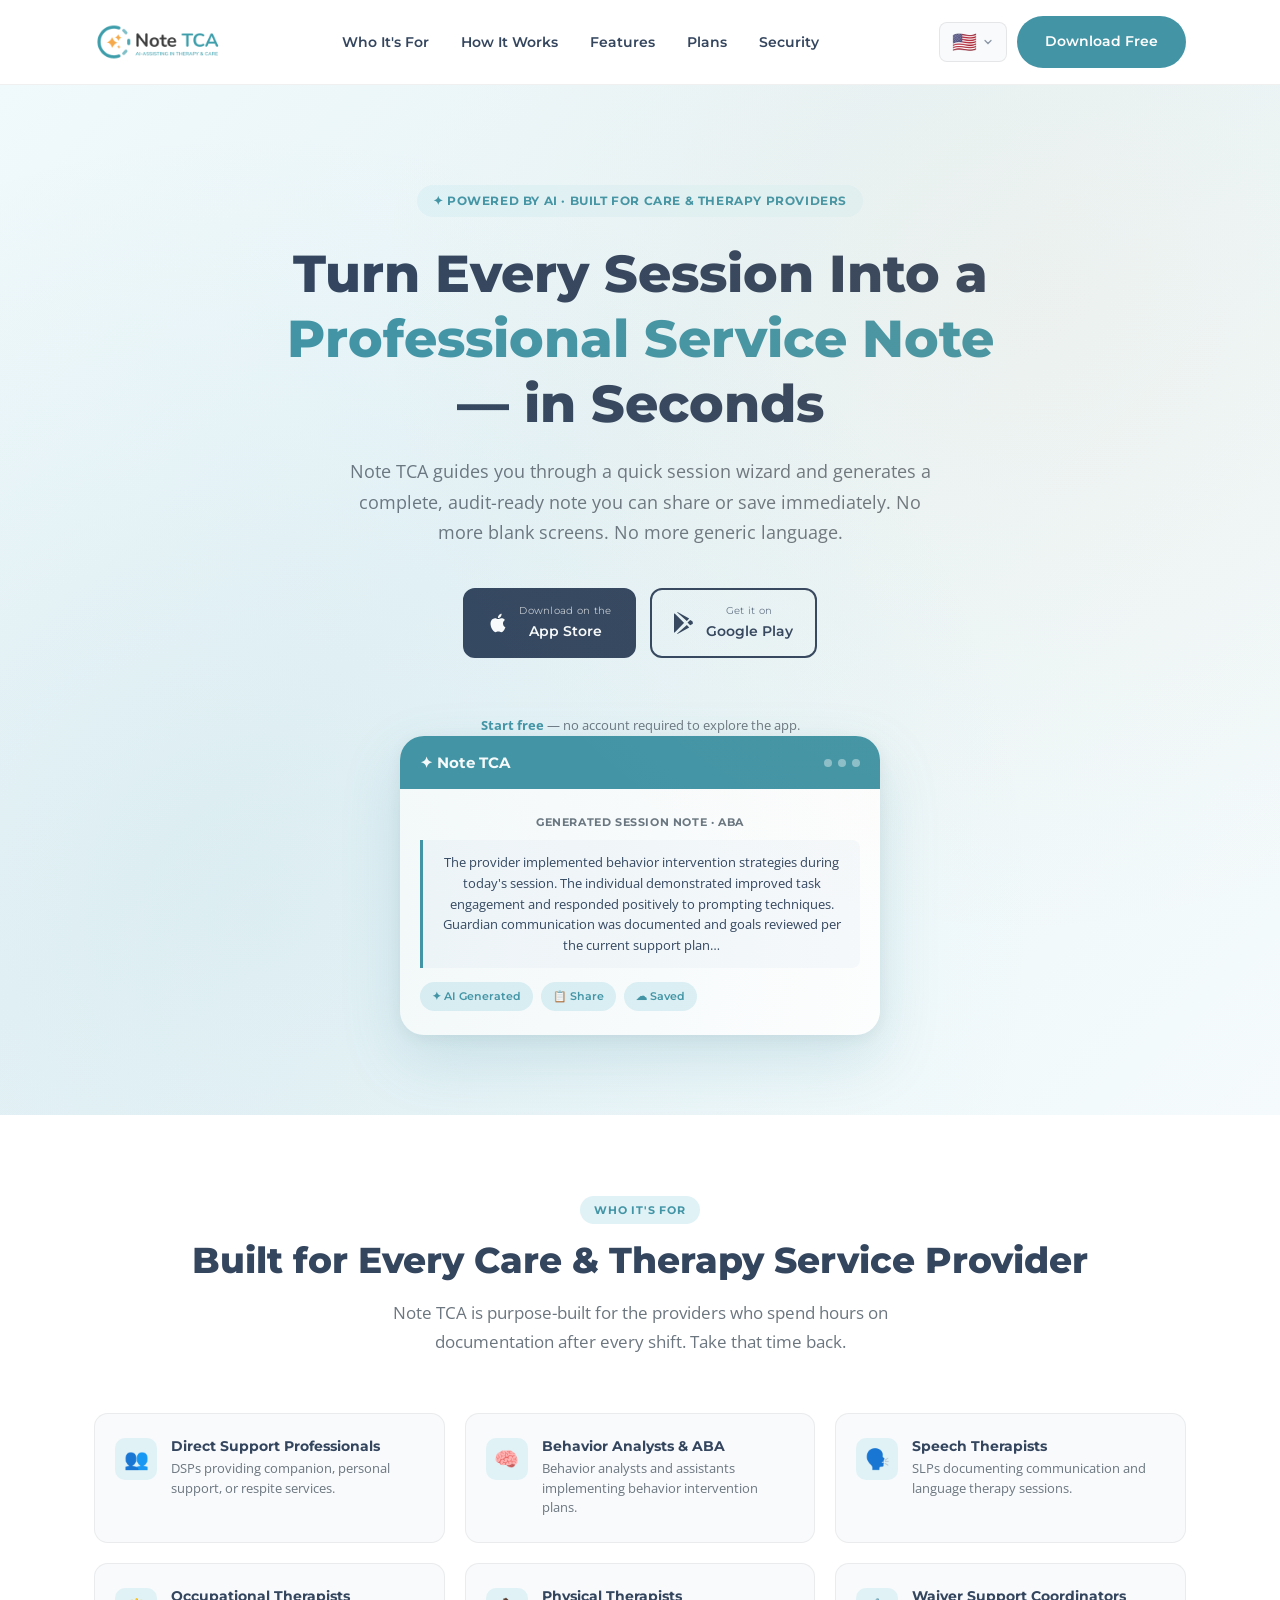
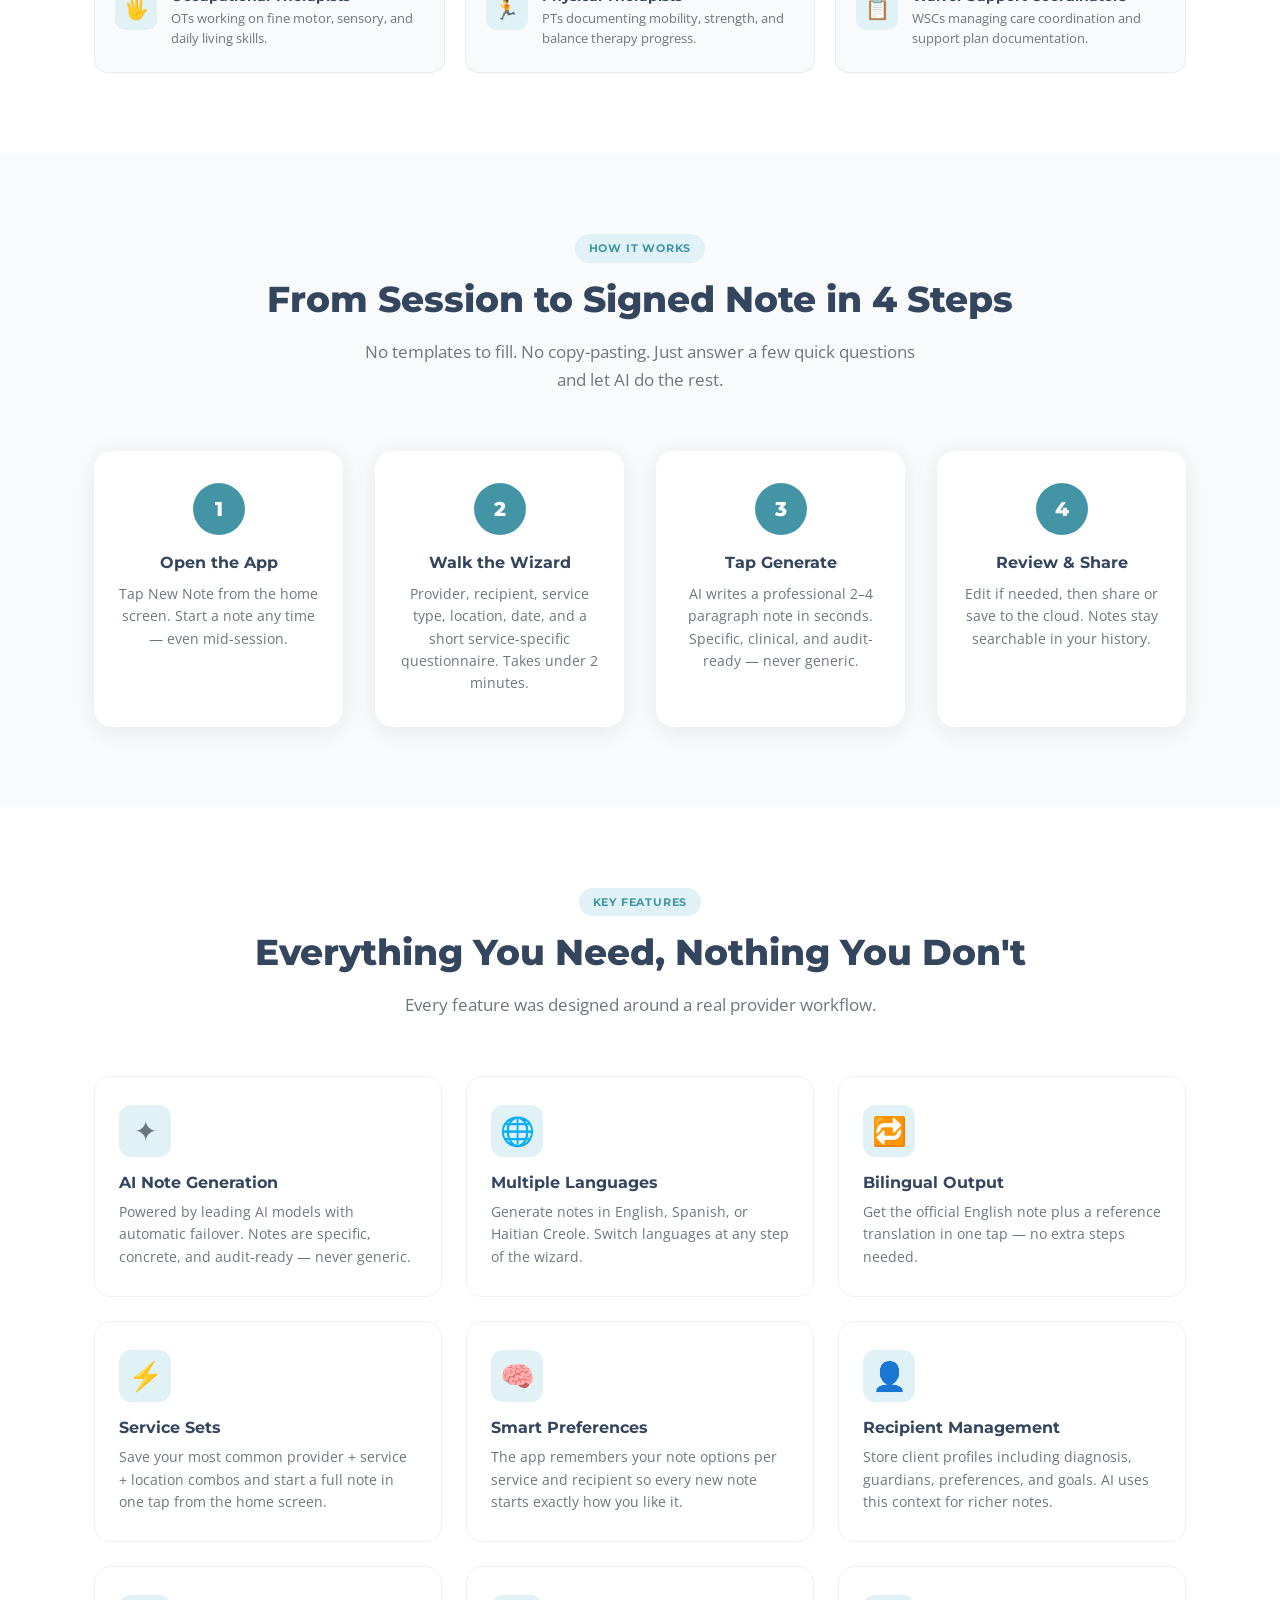
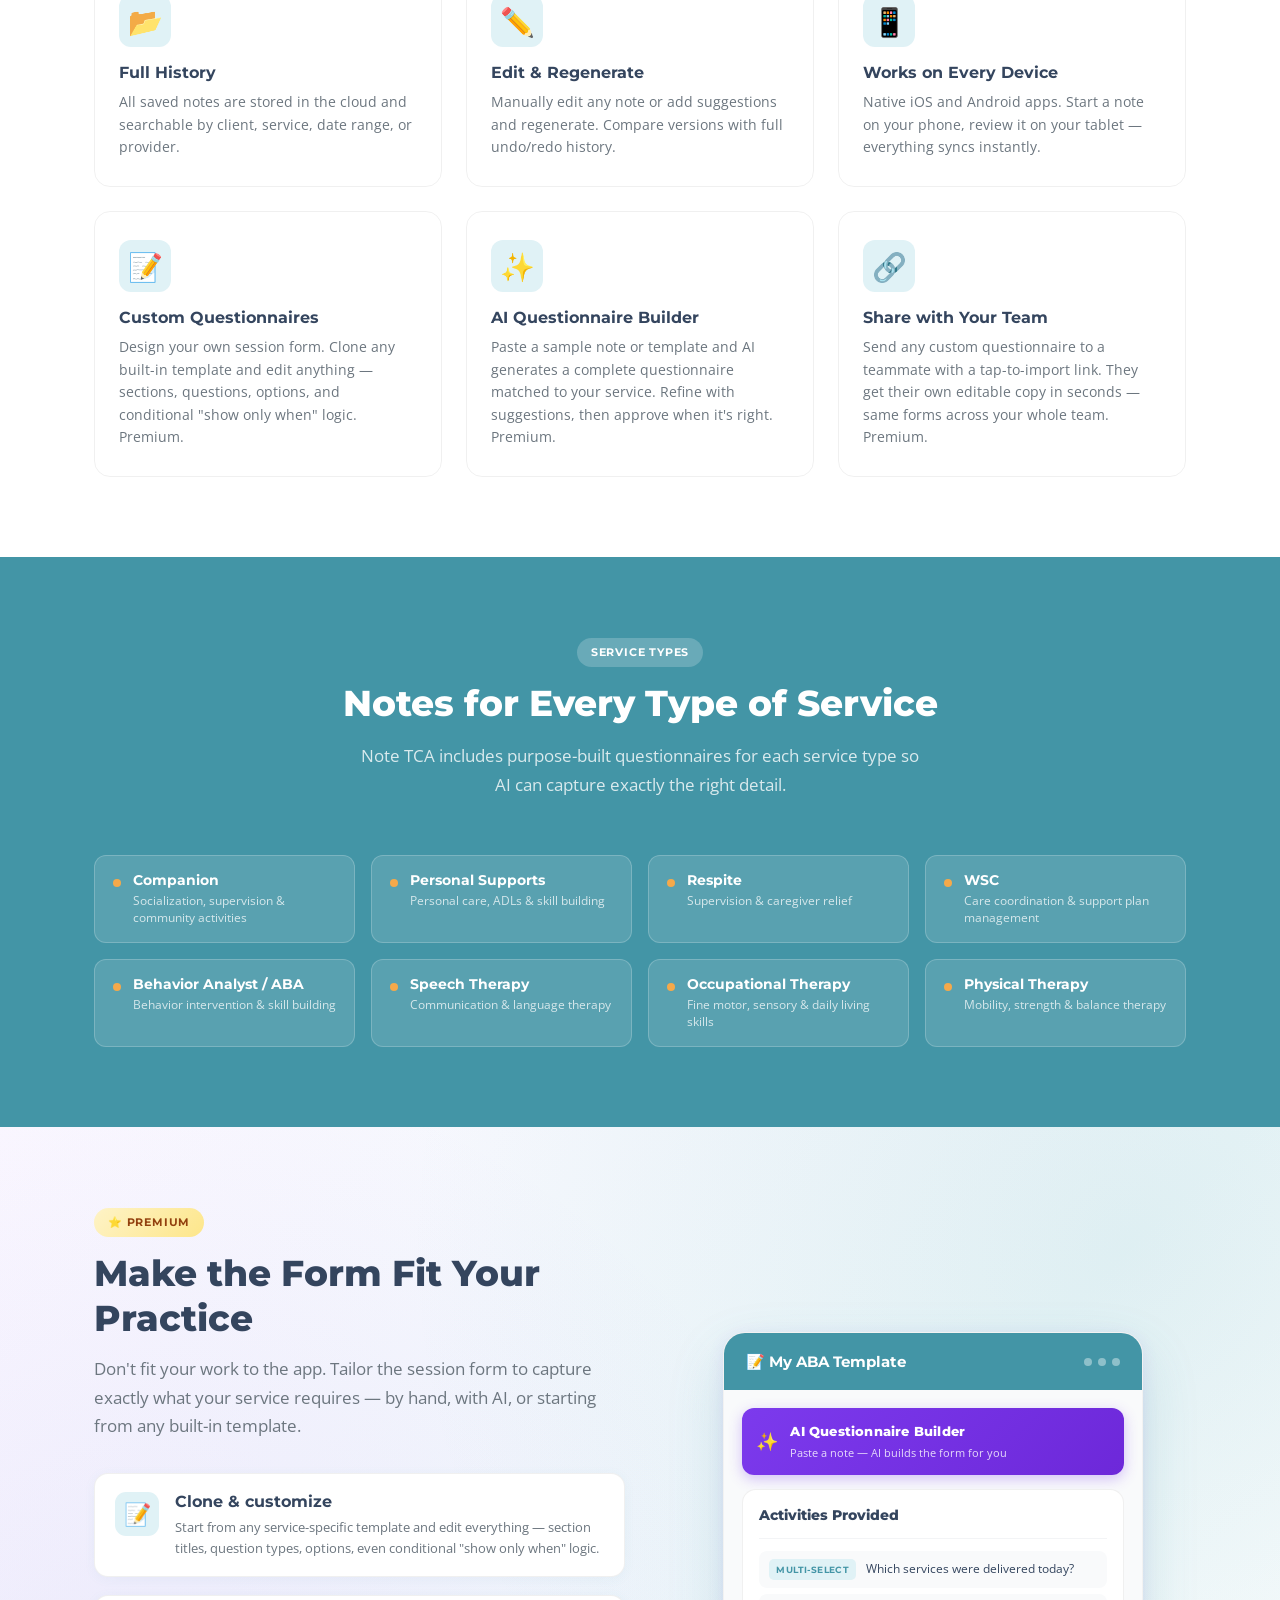
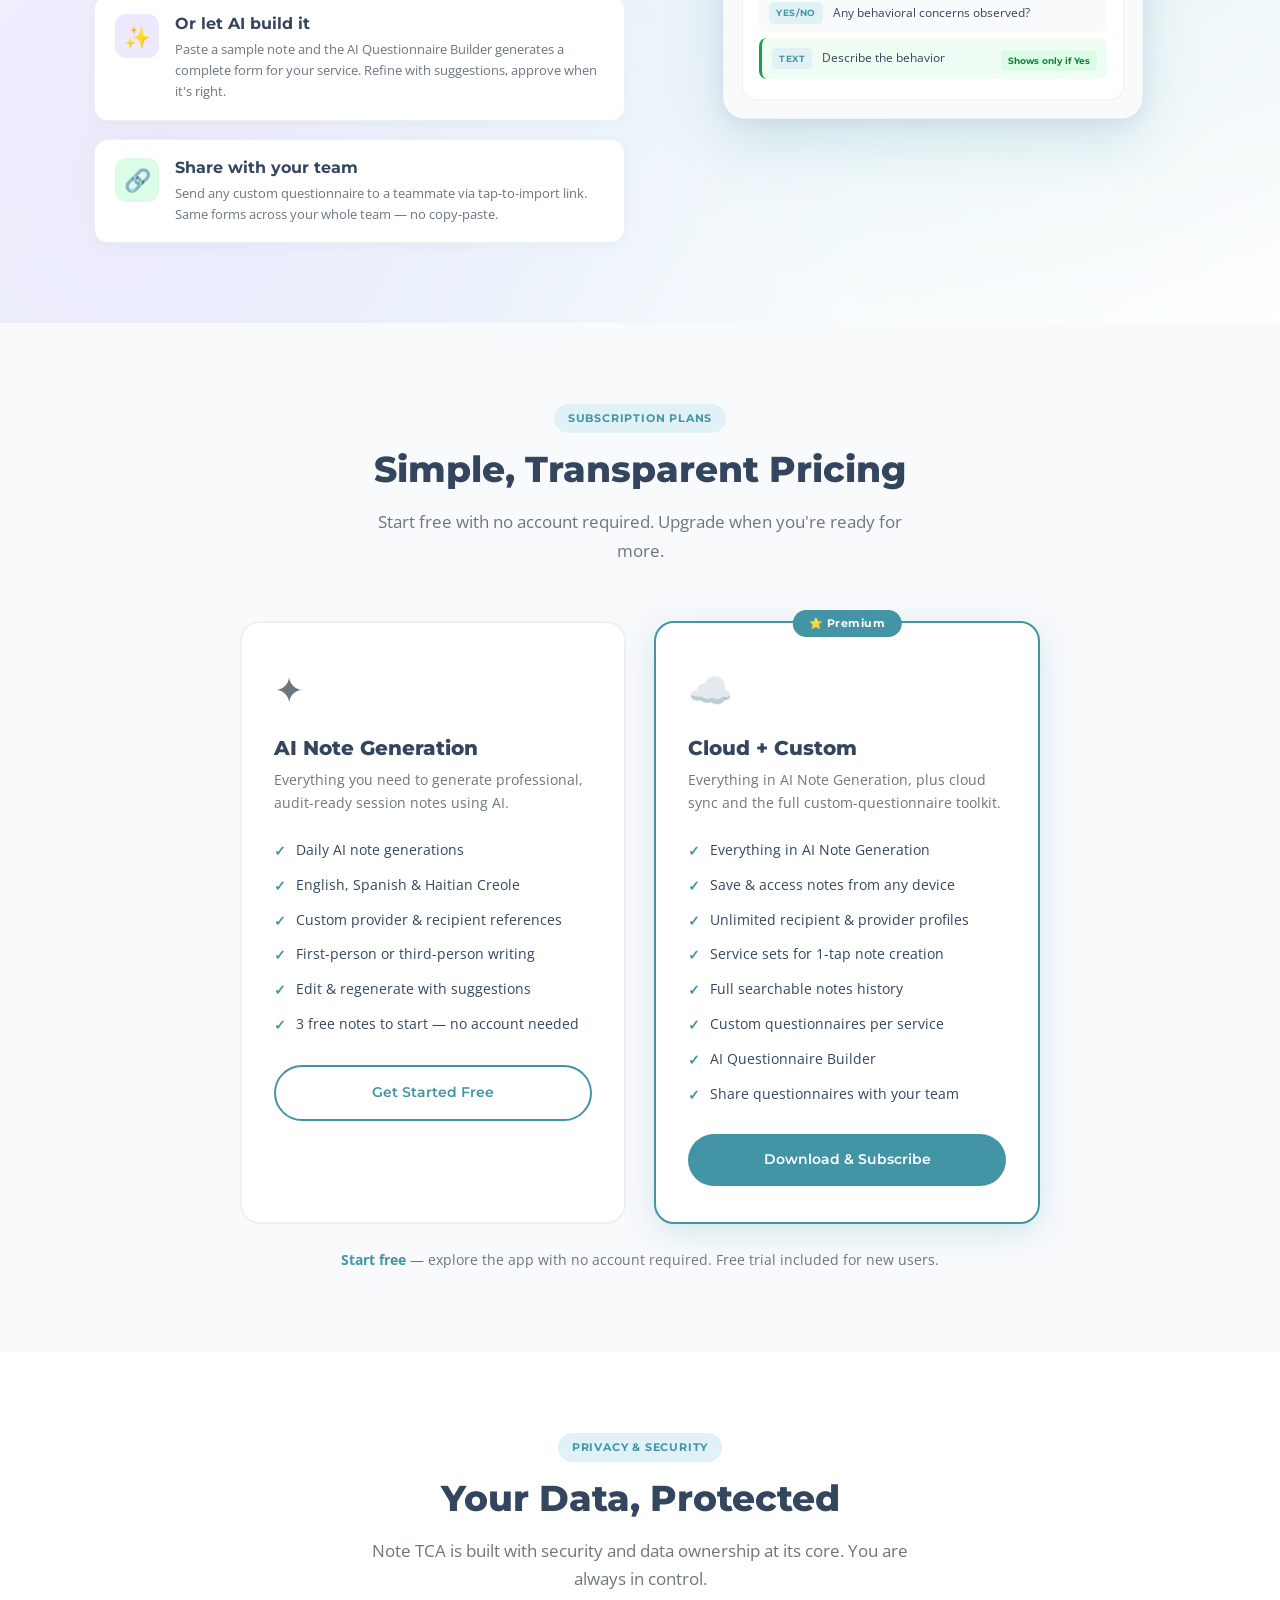
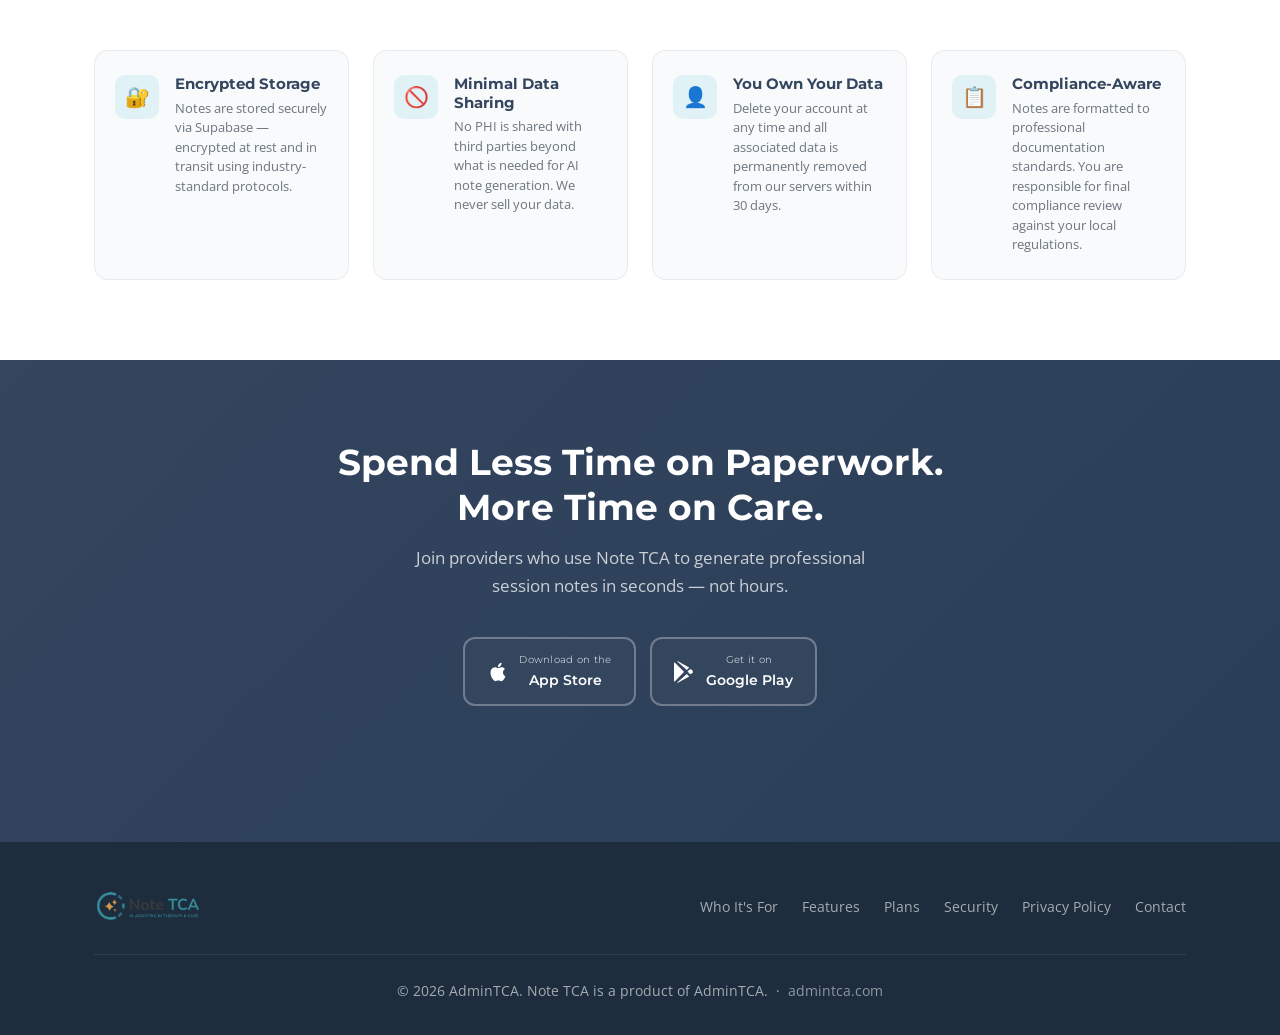
==== commit 9476fd6c: "AI Questionnaire Builder" ====
--- a/index.html
+++ b/index.html
@@ -4,9 +4,9 @@
   <meta charset="UTF-8" />
   <meta name="viewport" content="width=device-width, initial-scale=1.0" />
   <title>Note TCA — AI-Powered Session Notes for Care &amp; Therapy Providers</title>
-  <meta name="description" content="Turn every therapy and care session into a professional, audit-ready Medicaid service note in seconds. Powered by AI." />
+  <meta name="description" content="Turn every therapy and care session into a professional, audit-ready service note in seconds. Powered by AI." />
   <meta property="og:title" content="Note TCA — AI Session Notes in Seconds" />
-  <meta property="og:description" content="Generate professional, audit-ready service notes with AI. Built for APD & Medicaid providers." />
+  <meta property="og:description" content="Generate professional, audit-ready service notes with AI. Built for care and therapy providers." />
   <meta property="og:image" content="images/logo.png" />
   <meta name="theme-color" content="#4395a6" />
   <link rel="icon" type="image/png" href="images/icon.png" />
@@ -78,7 +78,7 @@
 <section class="hero" id="home">
   <div class="container">
     <div class="hero-badge" data-i18n="hero.badge">
-      ✦ Powered by AI &nbsp;·&nbsp; Built for APD &amp; Medicaid Providers
+      ✦ Powered by AI &nbsp;·&nbsp; Built for Care &amp; Therapy Providers
     </div>
 
     <h1 data-i18n-html="hero.h1">
@@ -91,7 +91,7 @@
     </p>
 
     <div class="hero-actions" id="download">
-      <a href="#" class="store-badge" id="ios-link" title="Download on the App Store">
+      <a href="https://apps.apple.com/us/app/note-tca/id6762950386" class="store-badge" id="ios-link" target="_blank" rel="noopener" title="Download on the App Store">
         <svg viewBox="0 0 24 24" fill="currentColor" aria-hidden="true">
           <path d="M18.71 19.5c-.83 1.24-1.71 2.45-3.05 2.47-1.34.03-1.77-.79-3.29-.79-1.53 0-2 .77-3.27.82-1.31.05-2.3-1.32-3.14-2.53C4.25 17 2.94 12.45 4.7 9.39c.87-1.52 2.43-2.48 4.12-2.51 1.28-.02 2.5.87 3.29.87.78 0 2.26-1.07 3.8-.91.65.03 2.47.26 3.64 1.98-.09.06-2.17 1.28-2.15 3.81.03 3.02 2.65 4.03 2.68 4.04-.03.07-.42 1.44-1.38 2.83M13 3.5c.73-.83 1.94-1.46 2.94-1.5.13 1.17-.34 2.35-1.04 3.19-.69.85-1.83 1.51-2.95 1.42-.15-1.15.41-2.35 1.05-3.11z"/>
         </svg>
@@ -143,7 +143,7 @@
   <div class="container">
     <div class="text-center">
       <span class="section-tag" data-i18n="who.tag">Who It's For</span>
-      <h2 class="section-title" data-i18n="who.title">Built for Every APD &amp; Medicaid Service Provider</h2>
+      <h2 class="section-title" data-i18n="who.title">Built for Every Care &amp; Therapy Service Provider</h2>
       <p class="section-sub" data-i18n="who.sub">Note TCA is purpose-built for the providers who spend hours on documentation after every shift. Take that time back.</p>
     </div>
     <div class="who-grid">
@@ -192,6 +192,9 @@
       <div class="feature-card"><div class="feature-icon">📂</div><h3 data-i18n="feat.f7.h">Full History</h3><p data-i18n="feat.f7.p">All saved notes are stored in the cloud and searchable by client, service, date range, or provider.</p></div>
       <div class="feature-card"><div class="feature-icon">✏️</div><h3 data-i18n="feat.f8.h">Edit &amp; Regenerate</h3><p data-i18n="feat.f8.p">Manually edit any note or add suggestions and regenerate. Compare versions with full undo/redo history.</p></div>
       <div class="feature-card"><div class="feature-icon">📱</div><h3 data-i18n="feat.f9.h">Works on Every Device</h3><p data-i18n="feat.f9.p">Native iOS and Android apps. Start a note on your phone, review it on your tablet — everything syncs instantly.</p></div>
+      <div class="feature-card"><div class="feature-icon">📝</div><h3 data-i18n="feat.f10.h">Custom Questionnaires</h3><p data-i18n="feat.f10.p">Design your own session form. Clone any built-in template and edit anything — sections, questions, options, and conditional "show only when" logic. Premium.</p></div>
+      <div class="feature-card"><div class="feature-icon">✨</div><h3 data-i18n="feat.f11.h">AI Questionnaire Builder</h3><p data-i18n="feat.f11.p">Paste a sample note or template and AI generates a complete questionnaire matched to your service. Refine with suggestions, then approve when it's right. Premium.</p></div>
+      <div class="feature-card"><div class="feature-icon">🔗</div><h3 data-i18n="feat.f12.h">Share with Your Team</h3><p data-i18n="feat.f12.p">Send any custom questionnaire to a teammate with a tap-to-import link. They get their own editable copy in seconds — same forms across your whole team. Premium.</p></div>
     </div>
   </div>
 </section>
@@ -213,6 +216,85 @@
       <div class="service-pill"><div class="service-pill-dot"></div><div><h4 data-i18n="svc.s6.h">Speech Therapy</h4><p data-i18n="svc.s6.p">Communication &amp; language therapy</p></div></div>
       <div class="service-pill"><div class="service-pill-dot"></div><div><h4 data-i18n="svc.s7.h">Occupational Therapy</h4><p data-i18n="svc.s7.p">Fine motor, sensory &amp; daily living skills</p></div></div>
       <div class="service-pill"><div class="service-pill-dot"></div><div><h4 data-i18n="svc.s8.h">Physical Therapy</h4><p data-i18n="svc.s8.p">Mobility, strength &amp; balance therapy</p></div></div>
+    </div>
+  </div>
+</section>
+
+<!-- ── Custom Questionnaires Spotlight (Premium) ────────────────────────── -->
+<section class="builder" id="builder">
+  <div class="container">
+    <div class="builder-grid">
+      <!-- Left column: text + step cards -->
+      <div class="builder-text">
+        <span class="section-tag premium-tag" data-i18n="bdr.tag">⭐ Premium</span>
+        <h2 class="section-title" data-i18n="bdr.title">Make the Form Fit Your Practice</h2>
+        <p class="section-sub" data-i18n="bdr.sub">
+          Don't fit your work to the app. Tailor the session form to capture exactly what your service requires — by hand, with AI, or starting from any built-in template.
+        </p>
+
+        <div class="builder-steps">
+          <div class="builder-step">
+            <div class="builder-step-icon">📝</div>
+            <div class="builder-step-body">
+              <h4 data-i18n="bdr.s1.h">Clone &amp; customize</h4>
+              <p data-i18n="bdr.s1.p">Start from any service-specific template and edit everything — section titles, question types, options, even conditional "show only when" logic.</p>
+            </div>
+          </div>
+          <div class="builder-step">
+            <div class="builder-step-icon ai">✨</div>
+            <div class="builder-step-body">
+              <h4 data-i18n="bdr.s2.h">Or let AI build it</h4>
+              <p data-i18n="bdr.s2.p">Paste a sample note and the AI Questionnaire Builder generates a complete form for your service. Refine with suggestions, approve when it's right.</p>
+            </div>
+          </div>
+          <div class="builder-step">
+            <div class="builder-step-icon share">🔗</div>
+            <div class="builder-step-body">
+              <h4 data-i18n="bdr.s3.h">Share with your team</h4>
+              <p data-i18n="bdr.s3.p">Send any custom questionnaire to a teammate via tap-to-import link. Same forms across your whole team — no copy-paste.</p>
+            </div>
+          </div>
+        </div>
+      </div>
+
+      <!-- Right column: editor mockup -->
+      <div class="builder-mockup-wrap">
+        <div class="builder-mockup">
+          <div class="mockup-bar builder-mockup-bar">
+            <span class="mockup-bar-title" data-i18n="bdr.mockup.title">📝 My ABA Template</span>
+            <div class="mockup-dots"><span></span><span></span><span></span></div>
+          </div>
+          <div class="builder-mockup-body">
+            <!-- AI Builder bar (matching the in-app purple pill) -->
+            <div class="mockup-ai-pill">
+              <span>✨</span>
+              <div class="mockup-ai-text">
+                <strong data-i18n="bdr.mockup.aiTitle">AI Questionnaire Builder</strong>
+                <span data-i18n="bdr.mockup.aiSub">Paste a note — AI builds the form for you</span>
+              </div>
+            </div>
+
+            <!-- Section card -->
+            <div class="mockup-section-card">
+              <div class="mockup-section-head" data-i18n="bdr.mockup.section">Activities Provided</div>
+
+              <div class="mockup-q">
+                <span class="mockup-q-chip">multi-select</span>
+                <span class="mockup-q-label" data-i18n="bdr.mockup.q1">Which services were delivered today?</span>
+              </div>
+              <div class="mockup-q">
+                <span class="mockup-q-chip">yes/no</span>
+                <span class="mockup-q-label" data-i18n="bdr.mockup.q2">Any behavioral concerns observed?</span>
+              </div>
+              <div class="mockup-q conditional">
+                <span class="mockup-q-chip">text</span>
+                <span class="mockup-q-label" data-i18n="bdr.mockup.q3">Describe the behavior</span>
+                <span class="mockup-conditional-badge" data-i18n="bdr.mockup.cond">Shows only if Yes</span>
+              </div>
+            </div>
+          </div>
+        </div>
+      </div>
     </div>
   </div>
 </section>
@@ -243,15 +325,17 @@
       <div class="pricing-card featured">
         <div class="pricing-badge" data-i18n="pr.p.badge">⭐ Premium</div>
         <div class="pricing-icon">☁️</div>
-        <h3 data-i18n="pr.p.h">Cloud Storage</h3>
-        <p class="pricing-desc" data-i18n="pr.p.desc">Everything in AI Note Generation, plus full cloud sync and team-ready features.</p>
+        <h3 data-i18n="pr.p.h">Cloud + Custom</h3>
+        <p class="pricing-desc" data-i18n="pr.p.desc">Everything in AI Note Generation, plus cloud sync and the full custom-questionnaire toolkit.</p>
         <ul class="pricing-features">
           <li data-i18n="pr.p.f1">Everything in AI Note Generation</li>
           <li data-i18n="pr.p.f2">Save &amp; access notes from any device</li>
           <li data-i18n="pr.p.f3">Unlimited recipient &amp; provider profiles</li>
           <li data-i18n="pr.p.f4">Service sets for 1-tap note creation</li>
           <li data-i18n="pr.p.f5">Full searchable notes history</li>
-          <li data-i18n="pr.p.f6">Offline-ready with cloud sync</li>
+          <li data-i18n="pr.p.f6">Custom questionnaires per service</li>
+          <li data-i18n="pr.p.f7">AI Questionnaire Builder</li>
+          <li data-i18n="pr.p.f8">Share questionnaires with your team</li>
         </ul>
         <a href="#download" class="btn btn-primary" data-i18n="pr.p.cta">Download &amp; Subscribe</a>
       </div>
@@ -274,7 +358,7 @@
       <div class="privacy-card"><div class="privacy-icon">🔐</div><div><h4 data-i18n="prv.c1.h">Encrypted Storage</h4><p data-i18n="prv.c1.p">Notes are stored securely via Supabase — encrypted at rest and in transit using industry-standard protocols.</p></div></div>
       <div class="privacy-card"><div class="privacy-icon">🚫</div><div><h4 data-i18n="prv.c2.h">Minimal Data Sharing</h4><p data-i18n="prv.c2.p">No PHI is shared with third parties beyond what is needed for AI note generation. We never sell your data.</p></div></div>
       <div class="privacy-card"><div class="privacy-icon">👤</div><div><h4 data-i18n="prv.c3.h">You Own Your Data</h4><p data-i18n="prv.c3.p">Delete your account at any time and all associated data is permanently removed from our servers within 30 days.</p></div></div>
-      <div class="privacy-card"><div class="privacy-icon">📋</div><div><h4 data-i18n="prv.c4.h">Compliance-Aware</h4><p data-i18n="prv.c4.p">Notes are formatted for Florida APD/Medicaid audit standards. You are responsible for final compliance review.</p></div></div>
+      <div class="privacy-card"><div class="privacy-icon">📋</div><div><h4 data-i18n="prv.c4.h">Compliance-Aware</h4><p data-i18n="prv.c4.p">Notes are formatted to professional documentation standards. You are responsible for final compliance review against your local regulations.</p></div></div>
     </div>
   </div>
 </section>
@@ -283,9 +367,9 @@
 <section class="cta-banner">
   <div class="container">
     <h2 data-i18n-html="cta.h">Spend Less Time on Paperwork.<br />More Time on Care.</h2>
-    <p data-i18n="cta.p">Join providers across Florida who use Note TCA to generate professional session notes in seconds — not hours.</p>
+    <p data-i18n="cta.p">Join providers who use Note TCA to generate professional session notes in seconds — not hours.</p>
     <div class="hero-actions" style="justify-content:center">
-      <a href="#" class="store-badge" id="ios-link-bottom">
+      <a href="https://apps.apple.com/us/app/note-tca/id6762950386" class="store-badge" id="ios-link-bottom" target="_blank" rel="noopener">
         <svg viewBox="0 0 24 24" fill="currentColor" width="22" height="22" aria-hidden="true">
           <path d="M18.71 19.5c-.83 1.24-1.71 2.45-3.05 2.47-1.34.03-1.77-.79-3.29-.79-1.53 0-2 .77-3.27.82-1.31.05-2.3-1.32-3.14-2.53C4.25 17 2.94 12.45 4.7 9.39c.87-1.52 2.43-2.48 4.12-2.51 1.28-.02 2.5.87 3.29.87.78 0 2.26-1.07 3.8-.91.65.03 2.47.26 3.64 1.98-.09.06-2.17 1.28-2.15 3.81.03 3.02 2.65 4.03 2.68 4.04-.03.07-.42 1.44-1.38 2.83M13 3.5c.73-.83 1.94-1.46 2.94-1.5.13 1.17-.34 2.35-1.04 3.19-.69.85-1.83 1.51-2.95 1.42-.15-1.15.41-2.35 1.05-3.11z"/>
         </svg>
@@ -319,7 +403,7 @@
         <a href="#features" data-i18n="nav.features">Features</a>
         <a href="#pricing"  data-i18n="nav.plans">Plans</a>
         <a href="#privacy"  data-i18n="nav.security">Security</a>
-        <a href="https://admintca.com/privacy-policy" target="_blank" rel="noopener">Privacy Policy</a>
+        <a href="privacy-policy.html">Privacy Policy</a>
         <a href="mailto:support@admintca.com">Contact</a>
       </nav>
     </div>
--- a/style.css
+++ b/style.css
@@ -270,7 +270,7 @@
 .who { background: var(--white); }
 .who-grid {
   display: grid;
-  grid-template-columns: repeat(auto-fit, minmax(200px, 1fr));
+  grid-template-columns: repeat(3, 1fr);  /* 3 + 3 layout for the 6 cards */
   gap: 20px;
 }
 .who-card {
@@ -386,6 +386,164 @@
 }
 .service-pill h4 { font-size: 14px; font-weight: 700; color: white; margin-bottom: 3px; }
 .service-pill p { font-size: 12px; color: rgba(255,255,255,.75); line-height: 1.4; }
+
+/* ── Custom Questionnaires Spotlight ─────────────────────────────────── */
+.builder {
+  background: linear-gradient(135deg, #faf7ff 0%, #f0f9fb 60%, #ffffff 100%);
+  position: relative;
+  overflow: hidden;
+}
+.builder::before {
+  content: '';
+  position: absolute; inset: 0;
+  background:
+    radial-gradient(circle at 12% 80%, rgba(124,58,237,.08) 0%, transparent 55%),
+    radial-gradient(circle at 88% 15%, rgba(67,149,166,.10) 0%, transparent 55%);
+  pointer-events: none;
+}
+.builder > .container { position: relative; z-index: 1; }
+.builder-grid {
+  display: grid;
+  grid-template-columns: 1.05fr 1fr;
+  gap: 56px;
+  align-items: center;
+}
+.builder-text .section-tag { margin-bottom: 14px; }
+.premium-tag {
+  background: linear-gradient(135deg, #fef3c7 0%, #fde68a 100%) !important;
+  color: #92400e !important;
+}
+.builder-text .section-title { margin-bottom: 14px; max-width: 540px; }
+.builder-text .section-sub { margin-bottom: 32px; max-width: 540px; }
+
+.builder-steps {
+  display: flex; flex-direction: column;
+  gap: 18px;
+}
+.builder-step {
+  display: flex; align-items: flex-start; gap: 16px;
+  background: var(--white);
+  border-radius: 14px;
+  padding: 18px 20px;
+  border: 1px solid rgba(0,0,0,.06);
+  box-shadow: 0 2px 12px rgba(67,149,166,.06);
+  transition: transform .2s, box-shadow .2s;
+}
+.builder-step:hover { transform: translateY(-2px); box-shadow: 0 8px 24px rgba(67,149,166,.12); }
+.builder-step-icon {
+  width: 44px; height: 44px; border-radius: 11px;
+  background: var(--teal-lt);
+  display: flex; align-items: center; justify-content: center;
+  font-size: 22px;
+  flex-shrink: 0;
+}
+.builder-step-icon.ai    { background: #ede9fe; }
+.builder-step-icon.share { background: #dcfce7; }
+.builder-step-body h4 {
+  font-size: 16px; font-weight: 700;
+  color: var(--navy); margin-bottom: 5px;
+}
+.builder-step-body p {
+  font-size: 13px; color: var(--gray);
+  line-height: 1.6;
+}
+
+/* ── Editor mockup ─────────────────────────────────────────────────────── */
+.builder-mockup-wrap {
+  display: flex; justify-content: center; align-items: center;
+}
+.builder-mockup {
+  width: 100%; max-width: 420px;
+  background: var(--white);
+  border-radius: 22px;
+  box-shadow: 0 24px 56px rgba(67,149,166,.18), 0 4px 16px rgba(124,58,237,.10);
+  overflow: hidden;
+  border: 1px solid rgba(0,0,0,.05);
+}
+.builder-mockup-bar {
+  padding: 16px 22px !important;
+}
+.builder-mockup-body {
+  padding: 18px;
+  display: flex; flex-direction: column;
+  gap: 14px;
+  background: #f9fafb;
+}
+.mockup-ai-pill {
+  display: flex; align-items: center; gap: 12px;
+  background: linear-gradient(135deg, #7c3aed 0%, #6d28d9 100%);
+  border-radius: 12px;
+  padding: 12px 14px;
+  color: var(--white);
+  box-shadow: 0 4px 14px rgba(124,58,237,.30);
+}
+.mockup-ai-pill > span { font-size: 18px; }
+.mockup-ai-text {
+  display: flex; flex-direction: column;
+  flex: 1;
+}
+.mockup-ai-text strong {
+  font-family: 'Montserrat', sans-serif;
+  font-weight: 800; font-size: 13px;
+  letter-spacing: .2px;
+}
+.mockup-ai-text span {
+  font-size: 11px;
+  color: rgba(255,255,255,.82);
+  margin-top: 2px;
+}
+
+.mockup-section-card {
+  background: var(--white);
+  border-radius: 14px;
+  padding: 14px 16px;
+  border: 1px solid rgba(0,0,0,.06);
+}
+.mockup-section-head {
+  font-family: 'Montserrat', sans-serif;
+  font-weight: 800; font-size: 14px;
+  color: var(--navy);
+  padding-bottom: 10px;
+  border-bottom: 1px solid #f3f4f6;
+  margin-bottom: 12px;
+}
+.mockup-q {
+  display: flex; align-items: center; gap: 10px;
+  padding: 8px 10px;
+  border-radius: 8px;
+  background: #f9fafb;
+  margin-bottom: 6px;
+}
+.mockup-q.conditional {
+  background: #f0fdf4;
+  border-left: 3px solid #16a34a;
+  flex-wrap: wrap;
+}
+.mockup-q-chip {
+  background: var(--teal-lt);
+  color: var(--teal);
+  font-family: 'Montserrat', sans-serif;
+  font-weight: 700; font-size: 9px;
+  text-transform: uppercase; letter-spacing: .4px;
+  padding: 3px 7px;
+  border-radius: 5px;
+  flex-shrink: 0;
+}
+.mockup-q-label {
+  font-size: 12px;
+  color: var(--navy);
+  flex: 1;
+}
+.mockup-conditional-badge {
+  background: #dcfce7;
+  color: #15803d;
+  font-family: 'Montserrat', sans-serif;
+  font-weight: 700; font-size: 9px;
+  padding: 3px 7px;
+  border-radius: 5px;
+  margin-left: 38px;
+  margin-top: 4px;
+}
 
 /* ── Pricing ─────────────────────────────────────────────────────────── */
 .pricing { background: var(--gray-lt); }
@@ -597,6 +755,9 @@
   .services-grid { grid-template-columns: 1fr 1fr; }
   .pricing-grid { grid-template-columns: 1fr; }
   .privacy-grid { grid-template-columns: 1fr; }
+  .builder-grid { grid-template-columns: 1fr; gap: 36px; }
+  .builder-mockup-wrap { order: -1; }
+  .builder-mockup { max-width: 100%; }
 
   .footer-inner { flex-direction: column; align-items: flex-start; gap: 16px; }
 }
